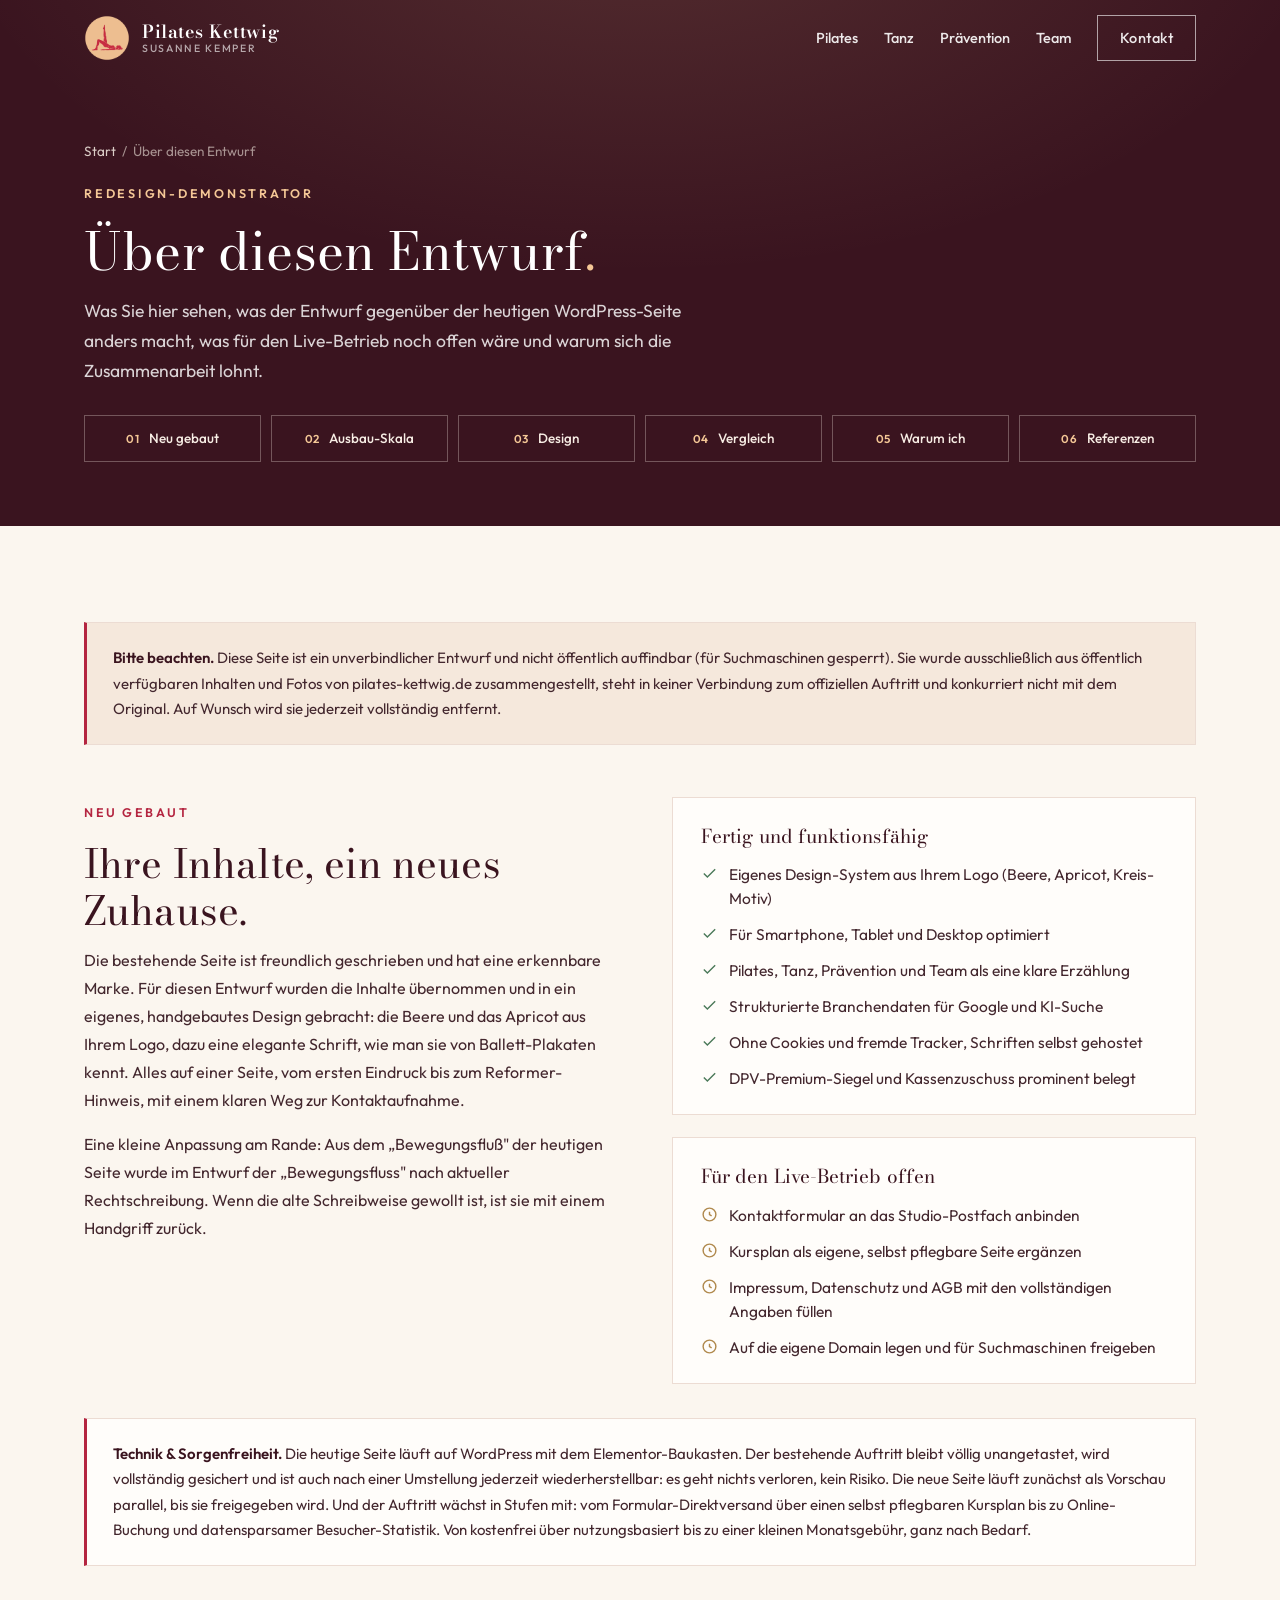
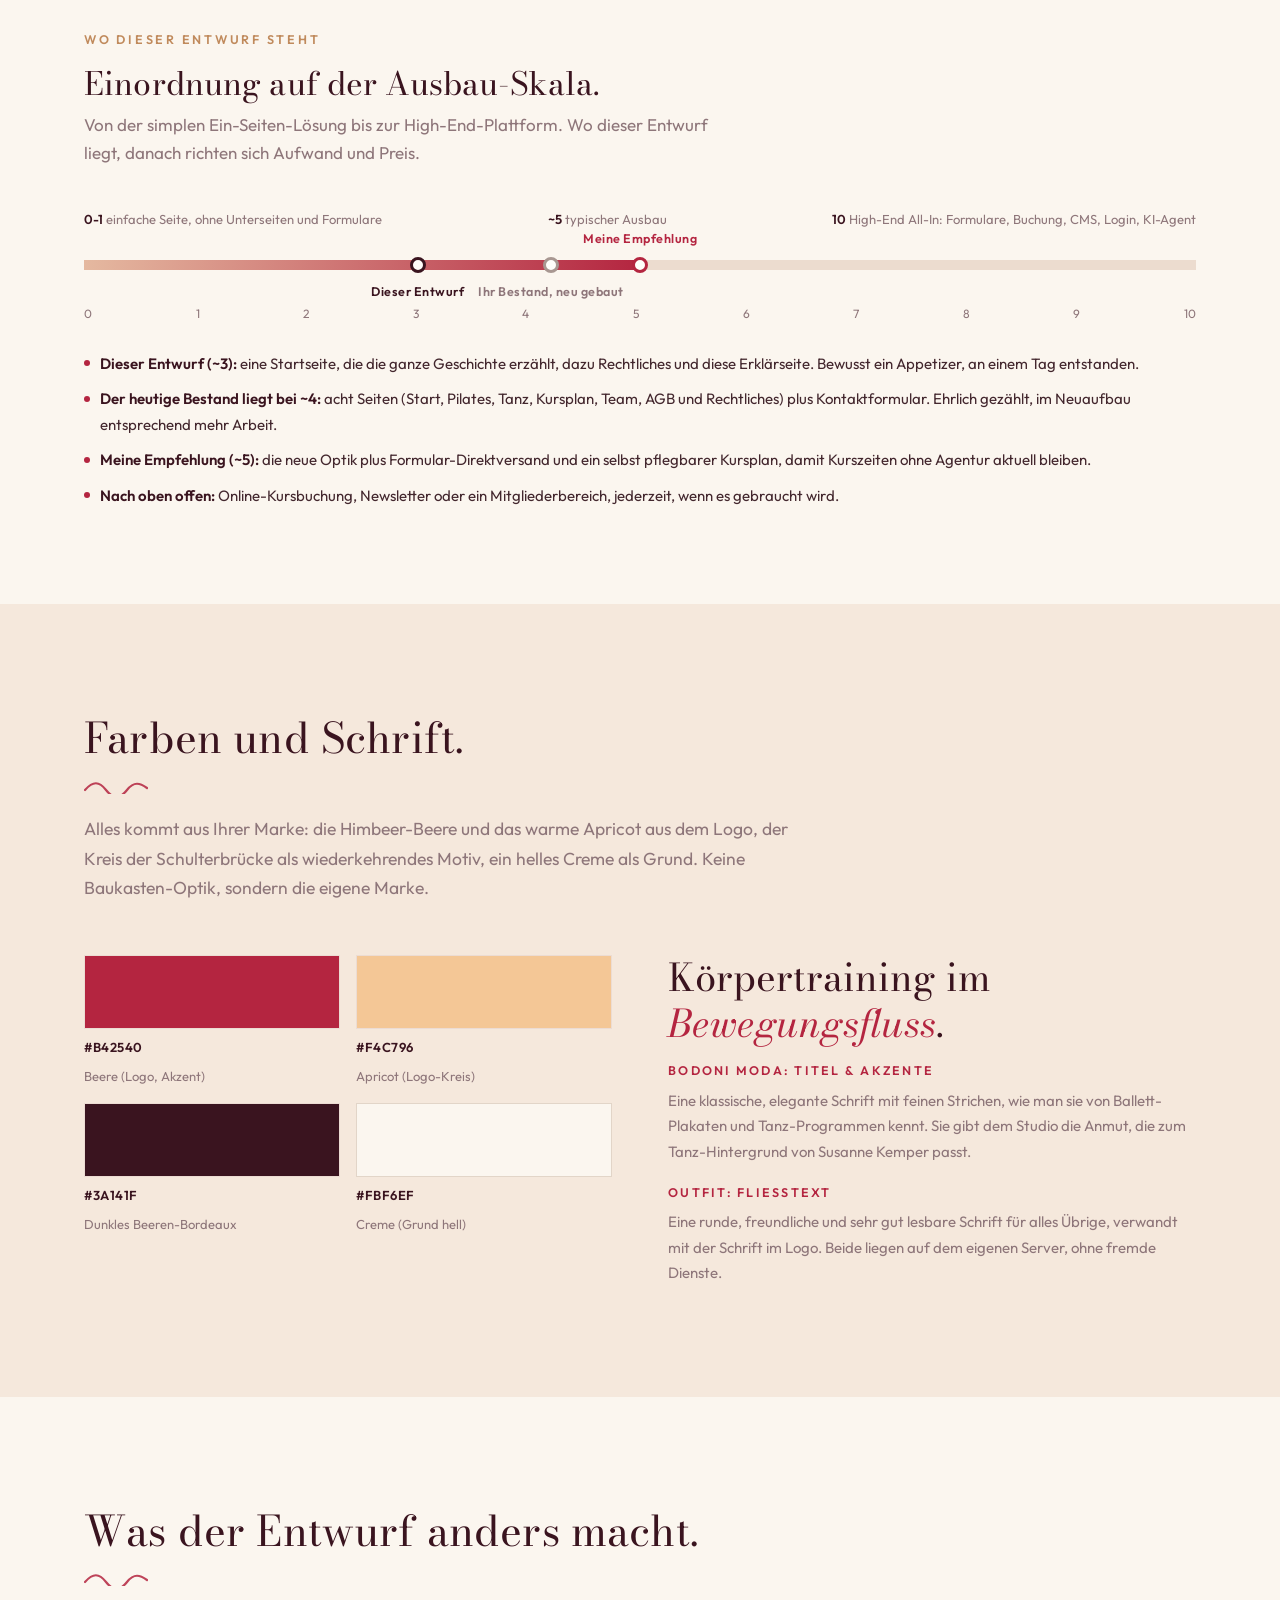
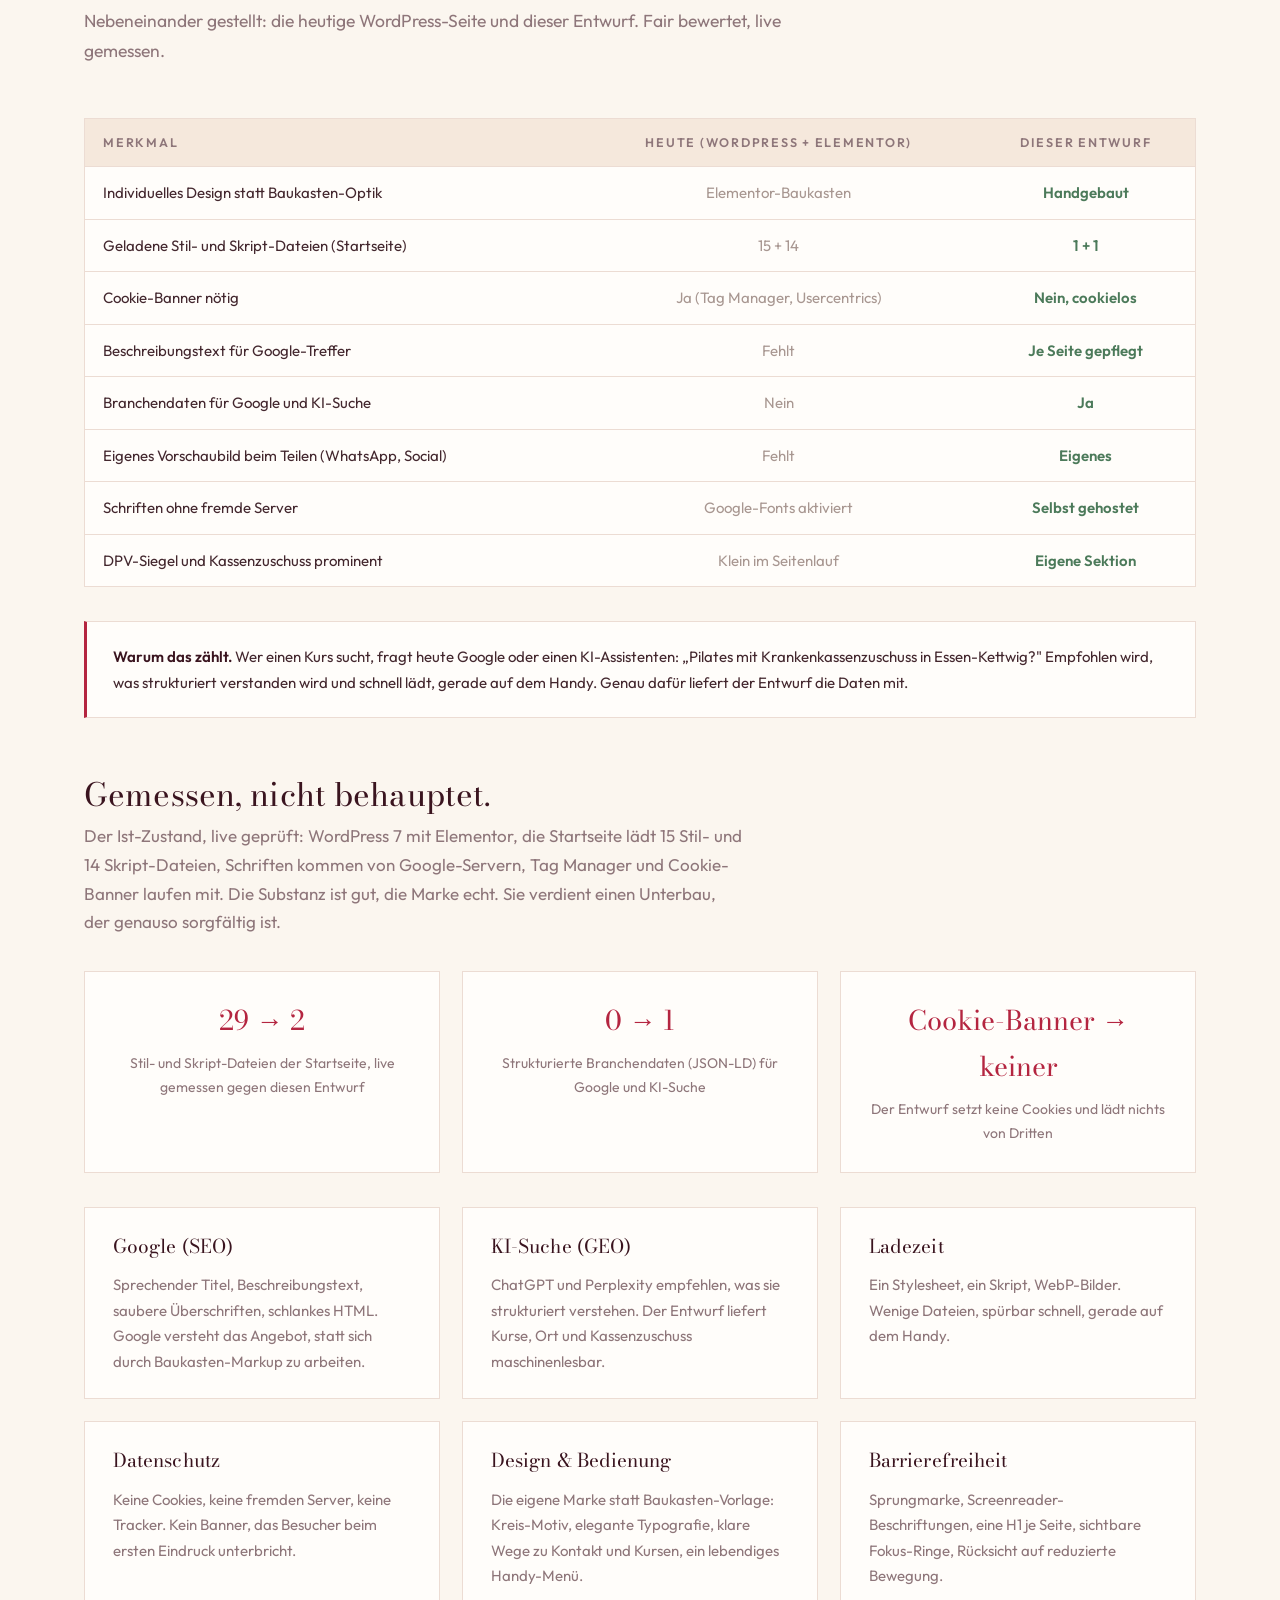
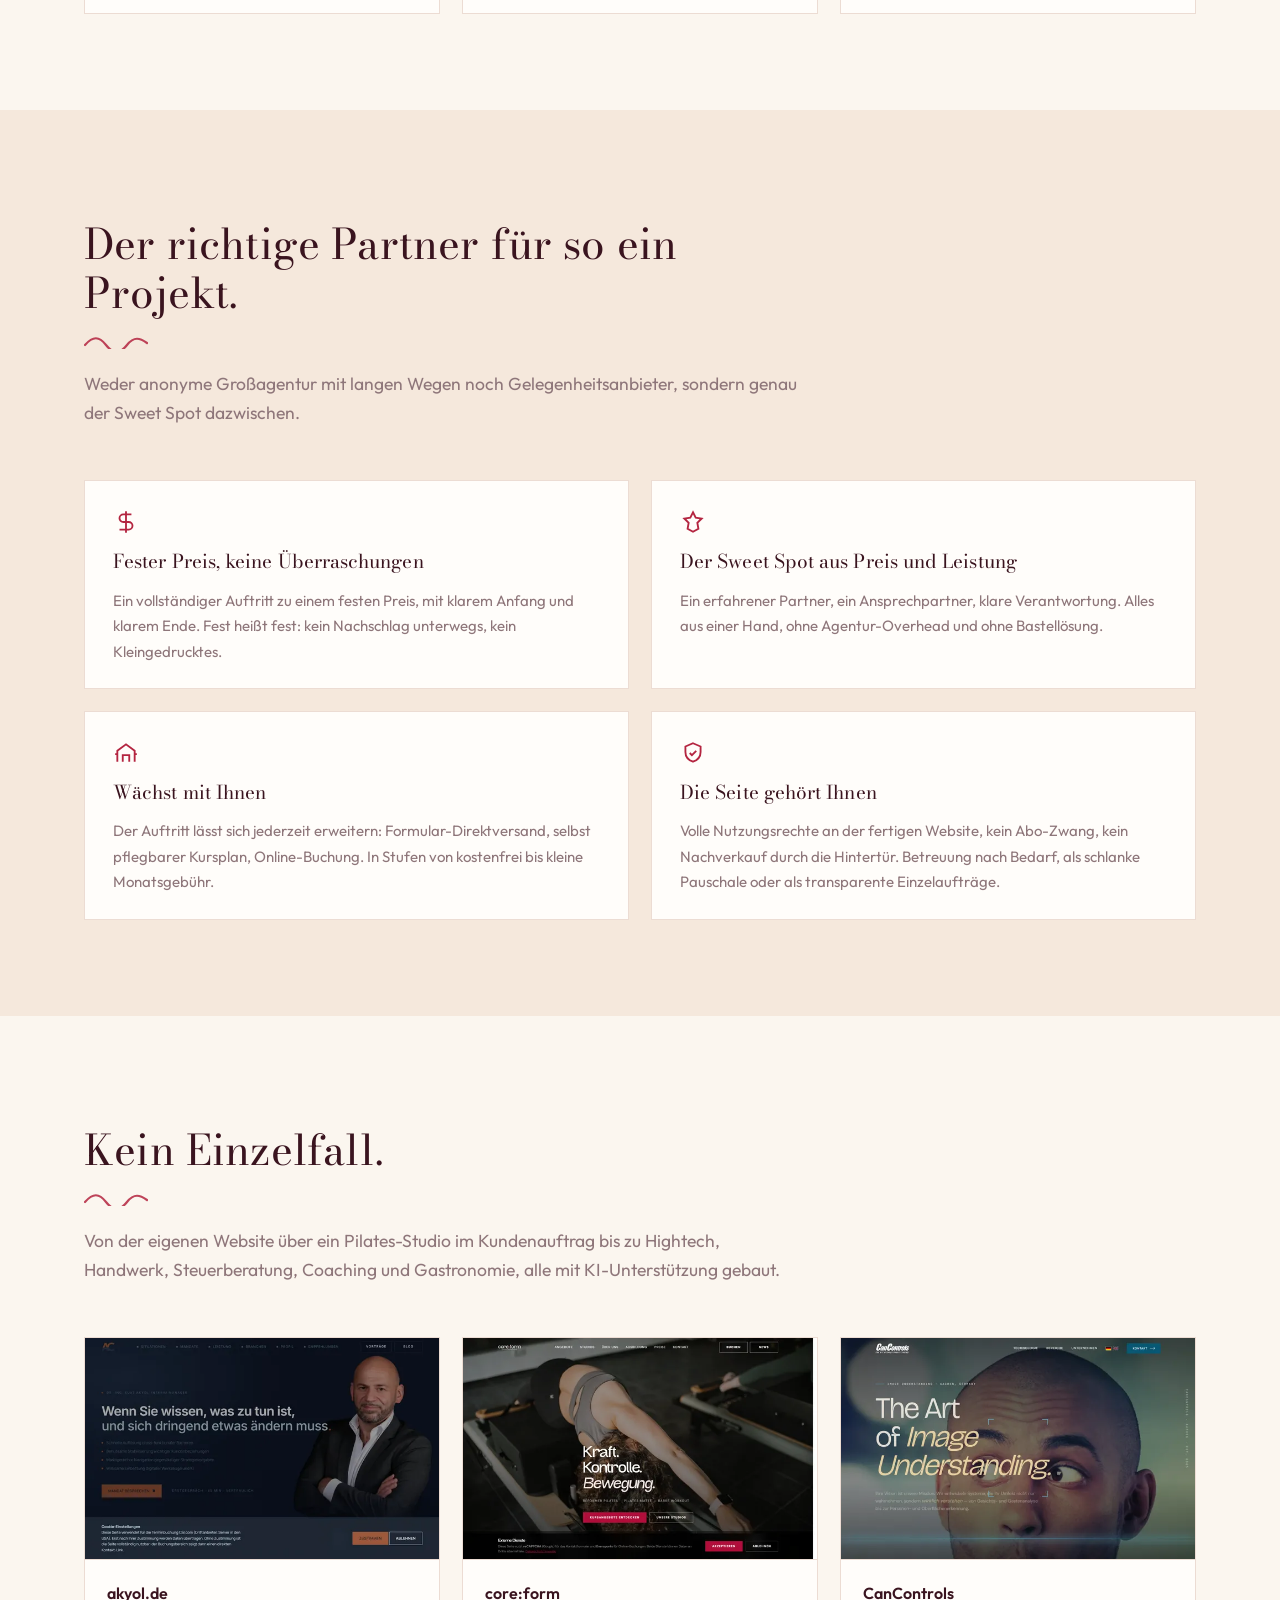
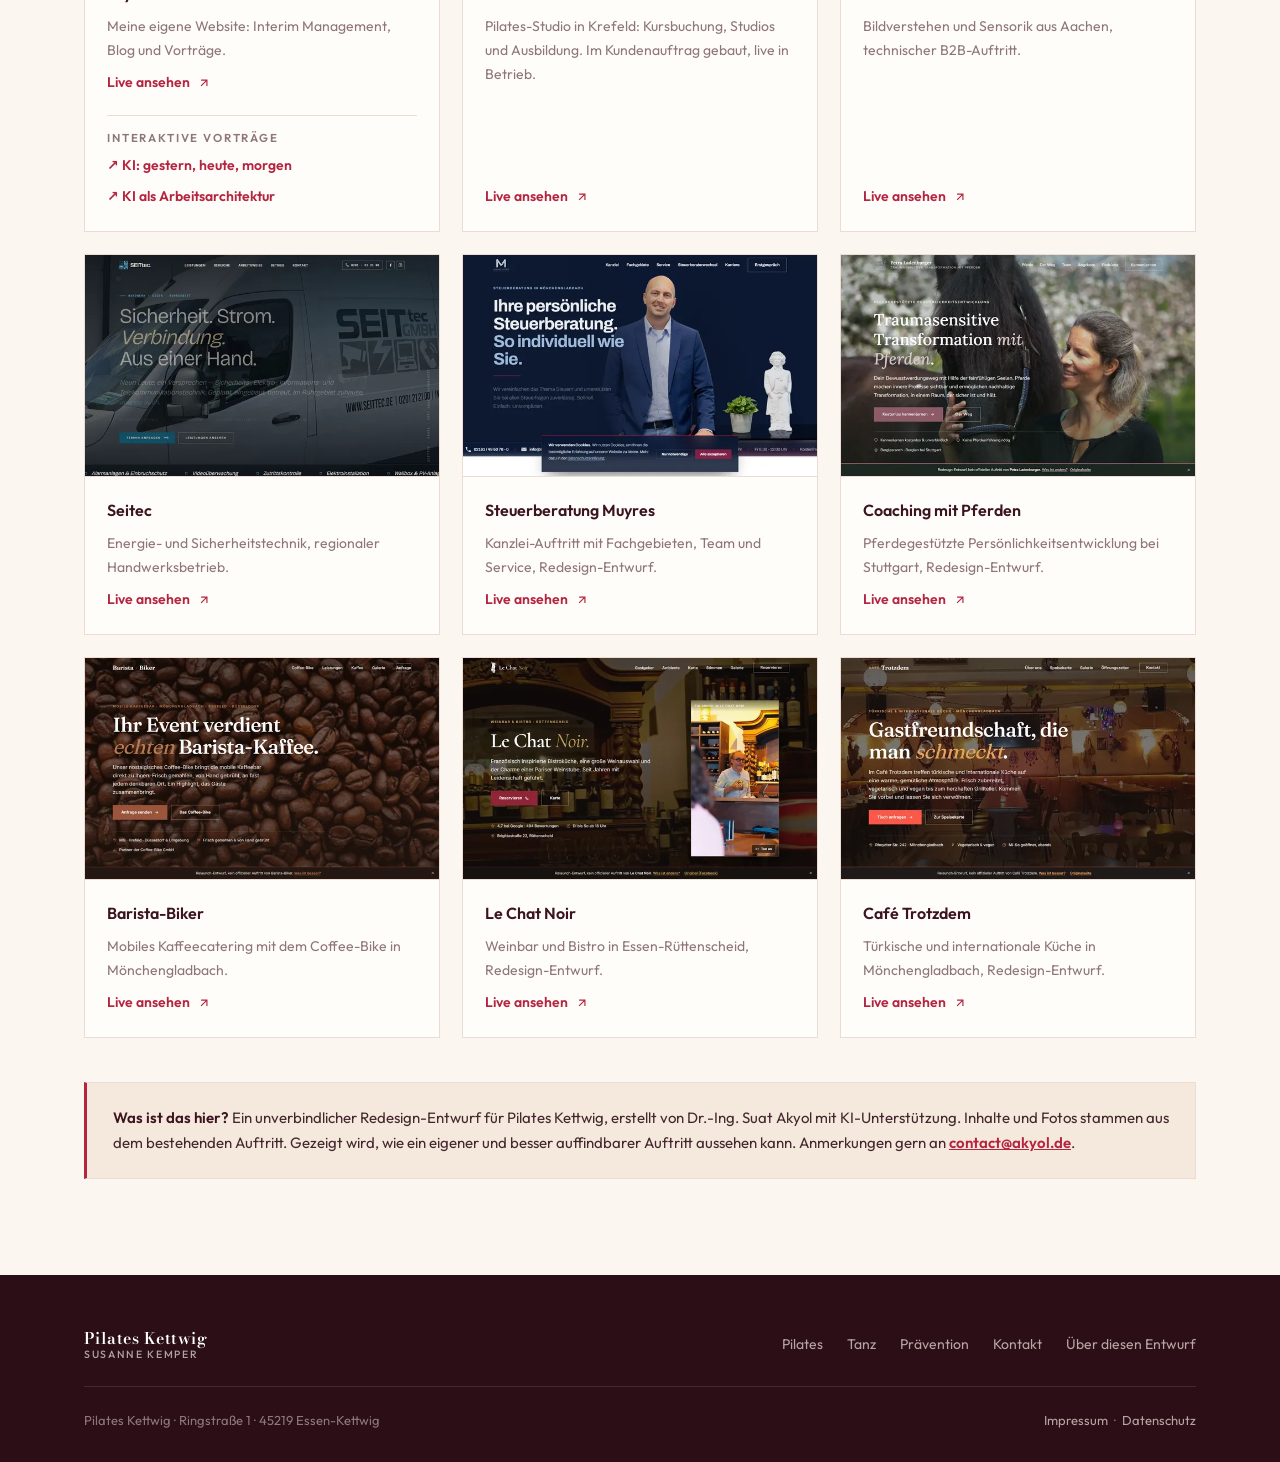
==== hinweise.html @ eb095768 "Pilates-Kettwig-Demonstrator: One-Pager + Hinweise + Rechtliches (Design-System Bewegungsfluss) Co-A" ====
<!doctype html>
<html lang="de">
<head>
<meta charset="utf-8">
<meta name="viewport" content="width=device-width, initial-scale=1">
<meta name="robots" content="noindex, nofollow">
<title>Über diesen Entwurf | Pilates Kettwig</title>
<meta name="description" content="Redesign-Entwurf für pilates-kettwig.de: was der Entwurf gegenüber der heutigen WordPress-Seite anders macht, wie er entstand und warum sich die Zusammenarbeit lohnt.">
<link rel="icon" href="media/favicon-32.png" sizes="32x32">
<link rel="apple-touch-icon" href="media/favicon-180.png">
<link rel="stylesheet" href="css/site.css?v=1">
</head>
<body class="sub">
<a href="#main" class="skip">Zum Inhalt springen</a>

<!-- #chrome:header -->
<header class="nav" id="nav">
  <div class="wrap">
    <a href="index.html#top" class="brand" aria-label="Startseite">
      <img src="media/logo-icon.png" alt="" width="46" height="46">
      <b>Pilates Kettwig<span>Susanne Kemper</span></b>
    </a>
    <nav class="nav__links" aria-label="Hauptnavigation">
      <a href="index.html#pilates">Pilates</a>
      <a href="index.html#tanz">Tanz</a>
      <a href="index.html#praevention">Prävention</a>
      <a href="index.html#team">Team</a>
      <a href="index.html#kontakt" class="btn nav__cta">Kontakt</a>
    </nav>
    <button class="burger" id="burger" aria-label="Menü öffnen" aria-expanded="false"><span></span><span></span><span></span></button>
  </div>
</header>
<nav class="mmenu" id="mmenu" aria-label="Mobile Navigation" inert>
  <div class="mmenu__links">
    <a href="index.html#pilates">Pilates</a>
    <a href="index.html#tanz">Tanz</a>
    <a href="index.html#praevention">Prävention</a>
    <a href="index.html#team">Team</a>
    <a href="index.html#kontakt">Kontakt</a>
  </div>
  <div class="mmenu__foot">
    <a class="btn btn--beere" href="index.html#kontakt">Kontakt aufnehmen
      <svg viewBox="0 0 24 24" fill="none" stroke="currentColor" stroke-width="2"><path d="M5 12h14M13 6l6 6-6 6"/></svg></a>
    <div class="mmenu__contact">
      <a href="tel:+491715161156"><svg viewBox="0 0 24 24" fill="none" stroke="currentColor" stroke-width="1.8"><path d="M4 5c0 8 7 15 15 15v-3.5l-4-1.5-2 2a12 12 0 0 1-6-6l2-2L7.5 5H4Z"/></svg>Anrufen</a>
      <a href="https://wa.me/491715161156" target="_blank" rel="noopener"><svg viewBox="0 0 24 24" fill="none" stroke="currentColor" stroke-width="1.8"><path d="M21 11.5a8.5 8.5 0 0 1-12.4 7.6L3 21l1.9-5.6A8.5 8.5 0 1 1 21 11.5Z"/></svg>WhatsApp</a>
    </div>
    <div class="mmenu__meta">Ringstraße 1 &middot; 45219 Essen-Kettwig</div>
  </div>
</nav>
<!-- /#chrome:header -->

<section class="subhero" id="main">
  <div class="wrap">
    <div class="crumb"><a href="index.html#top">Start</a> &nbsp;/&nbsp; Über diesen Entwurf</div>
    <div class="eyebrow" style="margin-top:20px">Redesign-Demonstrator</div>
    <h1>Über diesen Entwurf<span class="dot">.</span></h1>
    <p>Was Sie hier sehen, was der Entwurf gegenüber der heutigen WordPress-Seite anders macht, was für den Live-Betrieb noch offen wäre und warum sich die Zusammenarbeit lohnt.</p>
    <div class="toc">
      <a href="#neu"><span class="num">01</span>Neu gebaut</a>
      <a href="#skala"><span class="num">02</span>Ausbau-Skala</a>
      <a href="#design"><span class="num">03</span>Design</a>
      <a href="#vergleich"><span class="num">04</span>Vergleich</a>
      <a href="#warum"><span class="num">05</span>Warum ich</a>
      <a href="#referenzen"><span class="num">06</span>Referenzen</a>
    </div>
  </div>
</section>

<section class="section" id="neu">
  <div class="wrap">
    <div class="note-box" style="margin-bottom:52px">
      <b>Bitte beachten.</b> Diese Seite ist ein unverbindlicher Entwurf und nicht öffentlich auffindbar (für Suchmaschinen gesperrt). Sie wurde ausschließlich aus öffentlich verfügbaren Inhalten und Fotos von pilates-kettwig.de zusammengestellt, steht in keiner Verbindung zum offiziellen Auftritt und konkurriert nicht mit dem Original. Auf Wunsch wird sie jederzeit vollständig entfernt.
    </div>

    <div class="split" style="align-items:start">
      <div>
        <div class="stat">Neu gebaut</div>
        <h2 style="font-size:clamp(26px,3.8vw,40px);color:var(--wein);margin:14px 0 12px">Ihre Inhalte, ein neues Zuhause.</h2>
        <p class="prose">Die bestehende Seite ist freundlich geschrieben und hat eine erkennbare Marke. Für diesen Entwurf wurden die Inhalte übernommen und in ein eigenes, handgebautes Design gebracht: die Beere und das Apricot aus Ihrem Logo, dazu eine elegante Schrift, wie man sie von Ballett-Plakaten kennt. Alles auf einer Seite, vom ersten Eindruck bis zum Reformer-Hinweis, mit einem klaren Weg zur Kontaktaufnahme.</p>
        <p class="prose" style="margin-top:12px">Eine kleine Anpassung am Rande: Aus dem „Bewegungsfluß" der heutigen Seite wurde im Entwurf der „Bewegungsfluss" nach aktueller Rechtschreibung. Wenn die alte Schreibweise gewollt ist, ist sie mit einem Handgriff zurück.</p>
      </div>
      <div class="two" style="grid-template-columns:1fr">
        <div class="card">
          <h3>Fertig und funktionsfähig</h3>
          <ul class="chk">
            <li><svg class="ok" viewBox="0 0 24 24" fill="none" stroke="currentColor" stroke-width="2"><path d="M20 6L9 17l-5-5"/></svg>Eigenes Design-System aus Ihrem Logo (Beere, Apricot, Kreis-Motiv)</li>
            <li><svg class="ok" viewBox="0 0 24 24" fill="none" stroke="currentColor" stroke-width="2"><path d="M20 6L9 17l-5-5"/></svg>Für Smartphone, Tablet und Desktop optimiert</li>
            <li><svg class="ok" viewBox="0 0 24 24" fill="none" stroke="currentColor" stroke-width="2"><path d="M20 6L9 17l-5-5"/></svg>Pilates, Tanz, Prävention und Team als eine klare Erzählung</li>
            <li><svg class="ok" viewBox="0 0 24 24" fill="none" stroke="currentColor" stroke-width="2"><path d="M20 6L9 17l-5-5"/></svg>Strukturierte Branchendaten für Google und KI-Suche</li>
            <li><svg class="ok" viewBox="0 0 24 24" fill="none" stroke="currentColor" stroke-width="2"><path d="M20 6L9 17l-5-5"/></svg>Ohne Cookies und fremde Tracker, Schriften selbst gehostet</li>
            <li><svg class="ok" viewBox="0 0 24 24" fill="none" stroke="currentColor" stroke-width="2"><path d="M20 6L9 17l-5-5"/></svg>DPV-Premium-Siegel und Kassenzuschuss prominent belegt</li>
          </ul>
        </div>
        <div class="card">
          <h3>Für den Live-Betrieb offen</h3>
          <ul class="chk">
            <li><svg class="todo" viewBox="0 0 24 24" fill="none" stroke="currentColor" stroke-width="2"><circle cx="12" cy="12" r="9"/><path d="M12 8v4l3 2"/></svg>Kontaktformular an das Studio-Postfach anbinden</li>
            <li><svg class="todo" viewBox="0 0 24 24" fill="none" stroke="currentColor" stroke-width="2"><circle cx="12" cy="12" r="9"/><path d="M12 8v4l3 2"/></svg>Kursplan als eigene, selbst pflegbare Seite ergänzen</li>
            <li><svg class="todo" viewBox="0 0 24 24" fill="none" stroke="currentColor" stroke-width="2"><circle cx="12" cy="12" r="9"/><path d="M12 8v4l3 2"/></svg>Impressum, Datenschutz und AGB mit den vollständigen Angaben füllen</li>
            <li><svg class="todo" viewBox="0 0 24 24" fill="none" stroke="currentColor" stroke-width="2"><circle cx="12" cy="12" r="9"/><path d="M12 8v4l3 2"/></svg>Auf die eigene Domain legen und für Suchmaschinen freigeben</li>
          </ul>
        </div>
      </div>
    </div>

    <div class="note-box" style="margin-top:34px;background:var(--white)">
      <b>Technik &amp; Sorgenfreiheit.</b> Die heutige Seite läuft auf WordPress mit dem Elementor-Baukasten. Der bestehende Auftritt bleibt völlig unangetastet, wird vollständig gesichert und ist auch nach einer Umstellung jederzeit wiederherstellbar: es geht nichts verloren, kein Risiko. Die neue Seite läuft zunächst als Vorschau parallel, bis sie freigegeben wird. Und der Auftritt wächst in Stufen mit: vom Formular-Direktversand über einen selbst pflegbaren Kursplan bis zu Online-Buchung und datensparsamer Besucher-Statistik. Von kostenfrei über nutzungsbasiert bis zu einer kleinen Monatsgebühr, ganz nach Bedarf.
    </div>

    <div class="scale" style="margin-top:58px">
      <div class="eyebrow">Wo dieser Entwurf steht</div>
      <h3 id="skala" style="font-size:clamp(24px,3.4vw,32px);color:var(--wein);margin:12px 0 8px;scroll-margin-top:88px">Einordnung auf der Ausbau-Skala.</h3>
      <p style="color:var(--muted);max-width:660px;margin-bottom:40px">Von der simplen Ein-Seiten-Lösung bis zur High-End-Plattform. Wo dieser Entwurf liegt, danach richten sich Aufwand und Preis.</p>
      <div class="scale__caps">
        <span><b>0-1</b> einfache Seite, ohne Unterseiten und Formulare</span>
        <span class="mid"><b>~5</b> typischer Ausbau</span>
        <span class="end"><b>10</b> High-End All-In: Formulare, Buchung, CMS, Login, KI-Agent</span>
      </div>
      <div class="scale__track">
        <div class="scale__fill" style="width:50%"></div>
        <div class="scale__mk scale__mk--now" style="left:30%"><i></i><span class="scale__lab">Dieser Entwurf</span></div>
        <div class="scale__mk scale__mk--ist" style="left:42%"><i style="border-color:#a89791"></i><span class="scale__lab" style="top:16px;color:var(--muted)">Ihr Bestand, neu gebaut</span></div>
        <div class="scale__mk scale__mk--rec" style="left:50%"><i></i><span class="scale__lab">Meine Empfehlung</span></div>
      </div>
      <div class="scale__nums"><span>0</span><span>1</span><span>2</span><span>3</span><span>4</span><span>5</span><span>6</span><span>7</span><span>8</span><span>9</span><span>10</span></div>
      <ul class="scale__why">
        <li><b>Dieser Entwurf (~3):</b> eine Startseite, die die ganze Geschichte erzählt, dazu Rechtliches und diese Erklärseite. Bewusst ein Appetizer, an einem Tag entstanden.</li>
        <li><b>Der heutige Bestand liegt bei ~4:</b> acht Seiten (Start, Pilates, Tanz, Kursplan, Team, AGB und Rechtliches) plus Kontaktformular. Ehrlich gezählt, im Neuaufbau entsprechend mehr Arbeit.</li>
        <li><b>Meine Empfehlung (~5):</b> die neue Optik plus Formular-Direktversand und ein selbst pflegbarer Kursplan, damit Kurszeiten ohne Agentur aktuell bleiben.</li>
        <li><b>Nach oben offen:</b> Online-Kursbuchung, Newsletter oder ein Mitgliederbereich, jederzeit, wenn es gebraucht wird.</li>
      </ul>
    </div>
  </div>
</section>

<section class="section section--puder" id="design">
  <div class="wrap">
    <div class="shead reveal">
      <h2>Farben und Schrift.</h2>
      <span class="zier"></span>
      <p>Alles kommt aus Ihrer Marke: die Himbeer-Beere und das warme Apricot aus dem Logo, der Kreis der Schulterbrücke als wiederkehrendes Motiv, ein helles Creme als Grund. Keine Baukasten-Optik, sondern die eigene Marke.</p>
    </div>
    <div class="ds reveal">
      <div>
        <div class="ds__sw">
          <div class="ds__c"><div class="ds__chip" style="background:#B42540"></div><span class="hex">#B42540</span><span class="nm">Beere (Logo, Akzent)</span></div>
          <div class="ds__c"><div class="ds__chip" style="background:#F4C796"></div><span class="hex">#F4C796</span><span class="nm">Apricot (Logo-Kreis)</span></div>
          <div class="ds__c"><div class="ds__chip" style="background:#3A141F"></div><span class="hex">#3A141F</span><span class="nm">Dunkles Beeren-Bordeaux</span></div>
          <div class="ds__c"><div class="ds__chip" style="background:#FBF6EF;border-color:#e2d5c8"></div><span class="hex">#FBF6EF</span><span class="nm">Creme (Grund hell)</span></div>
        </div>
      </div>
      <div class="ds__type">
        <div class="big">Körpertraining im <em>Bewegungsfluss</em>.</div>
        <div class="cap">Bodoni Moda: Titel &amp; Akzente</div>
        <p>Eine klassische, elegante Schrift mit feinen Strichen, wie man sie von Ballett-Plakaten und Tanz-Programmen kennt. Sie gibt dem Studio die Anmut, die zum Tanz-Hintergrund von Susanne Kemper passt.</p>
        <div class="cap" style="margin-top:18px">Outfit: Fließtext</div>
        <p>Eine runde, freundliche und sehr gut lesbare Schrift für alles Übrige, verwandt mit der Schrift im Logo. Beide liegen auf dem eigenen Server, ohne fremde Dienste.</p>
      </div>
    </div>
  </div>
</section>

<section class="section" id="vergleich">
  <div class="wrap">
    <div class="shead reveal">
      <h2>Was der Entwurf anders macht.</h2>
      <span class="zier"></span>
      <p>Nebeneinander gestellt: die heutige WordPress-Seite und dieser Entwurf. Fair bewertet, live gemessen.</p>
    </div>
    <div class="ctable-wrap">
      <table class="ctable">
        <thead><tr><th>Merkmal</th><th class="col-c">Heute (WordPress + Elementor)</th><th class="col-c">Dieser Entwurf</th></tr></thead>
        <tbody>
          <tr><td>Individuelles Design statt Baukasten-Optik</td><td class="col-c no">Elementor-Baukasten</td><td class="col-c yes">Handgebaut</td></tr>
          <tr><td>Geladene Stil- und Skript-Dateien (Startseite)</td><td class="col-c no">15 + 14</td><td class="col-c yes">1 + 1</td></tr>
          <tr><td>Cookie-Banner nötig</td><td class="col-c no">Ja (Tag Manager, Usercentrics)</td><td class="col-c yes">Nein, cookielos</td></tr>
          <tr><td>Beschreibungstext für Google-Treffer</td><td class="col-c no">Fehlt</td><td class="col-c yes">Je Seite gepflegt</td></tr>
          <tr><td>Branchendaten für Google und KI-Suche</td><td class="col-c no">Nein</td><td class="col-c yes">Ja</td></tr>
          <tr><td>Eigenes Vorschaubild beim Teilen (WhatsApp, Social)</td><td class="col-c no">Fehlt</td><td class="col-c yes">Eigenes</td></tr>
          <tr><td>Schriften ohne fremde Server</td><td class="col-c no">Google-Fonts aktiviert</td><td class="col-c yes">Selbst gehostet</td></tr>
          <tr><td>DPV-Siegel und Kassenzuschuss prominent</td><td class="col-c no">Klein im Seitenlauf</td><td class="col-c yes">Eigene Sektion</td></tr>
        </tbody>
      </table>
    </div>
    <div class="note-box" style="margin-top:34px;background:var(--white)">
      <b>Warum das zählt.</b> Wer einen Kurs sucht, fragt heute Google oder einen KI-Assistenten: „Pilates mit Krankenkassenzuschuss in Essen-Kettwig?" Empfohlen wird, was strukturiert verstanden wird und schnell lädt, gerade auf dem Handy. Genau dafür liefert der Entwurf die Daten mit.
    </div>

    <div style="margin-top:58px">
      <h3 style="font-size:clamp(24px,3.4vw,32px);color:var(--wein);margin:12px 0 8px">Gemessen, nicht behauptet.</h3>
      <p style="color:var(--muted);max-width:660px;margin-bottom:34px">Der Ist-Zustand, live geprüft: WordPress 7 mit Elementor, die Startseite lädt 15 Stil- und 14 Skript-Dateien, Schriften kommen von Google-Servern, Tag Manager und Cookie-Banner laufen mit. Die Substanz ist gut, die Marke echt. Sie verdient einen Unterbau, der genauso sorgfältig ist.</p>
    </div>
    <div class="metrics">
      <div class="metric"><div class="big">29 → 2</div><div class="lbl">Stil- und Skript-Dateien der Startseite, live gemessen gegen diesen Entwurf</div></div>
      <div class="metric"><div class="big">0 → 1</div><div class="lbl">Strukturierte Branchendaten (JSON-LD) für Google und KI-Suche</div></div>
      <div class="metric"><div class="big">Cookie-Banner → keiner</div><div class="lbl">Der Entwurf setzt keine Cookies und lädt nichts von Dritten</div></div>
    </div>
    <div class="why">
      <div class="card"><h3>Google (SEO)</h3><p>Sprechender Titel, Beschreibungstext, saubere Überschriften, schlankes HTML. Google versteht das Angebot, statt sich durch Baukasten-Markup zu arbeiten.</p></div>
      <div class="card"><h3>KI-Suche (GEO)</h3><p>ChatGPT und Perplexity empfehlen, was sie strukturiert verstehen. Der Entwurf liefert Kurse, Ort und Kassenzuschuss maschinenlesbar.</p></div>
      <div class="card"><h3>Ladezeit</h3><p>Ein Stylesheet, ein Skript, WebP-Bilder. Wenige Dateien, spürbar schnell, gerade auf dem Handy.</p></div>
      <div class="card"><h3>Datenschutz</h3><p>Keine Cookies, keine fremden Server, keine Tracker. Kein Banner, das Besucher beim ersten Eindruck unterbricht.</p></div>
      <div class="card"><h3>Design &amp; Bedienung</h3><p>Die eigene Marke statt Baukasten-Vorlage: Kreis-Motiv, elegante Typografie, klare Wege zu Kontakt und Kursen, ein lebendiges Handy-Menü.</p></div>
      <div class="card"><h3>Barrierefreiheit</h3><p>Sprungmarke, Screenreader-Beschriftungen, eine H1 je Seite, sichtbare Fokus-Ringe, Rücksicht auf reduzierte Bewegung.</p></div>
    </div>
  </div>
</section>

<section class="section section--puder" id="warum">
  <div class="wrap">
    <div class="shead reveal">
      <h2>Der richtige Partner für so ein Projekt.</h2>
      <span class="zier"></span>
      <p>Weder anonyme Großagentur mit langen Wegen noch Gelegenheitsanbieter, sondern genau der Sweet Spot dazwischen.</p>
    </div>
    <div class="why why--four">
      <div class="card">
        <svg class="ic" viewBox="0 0 24 24" fill="none" stroke="currentColor" stroke-width="1.7"><path d="M12 2v20M17 5H9.5a3.5 3.5 0 0 0 0 7h5a3.5 3.5 0 0 1 0 7H6"/></svg>
        <h3>Fester Preis, keine Überraschungen</h3>
        <p>Ein vollständiger Auftritt zu einem festen Preis, mit klarem Anfang und klarem Ende. Fest heißt fest: kein Nachschlag unterwegs, kein Kleingedrucktes.</p>
      </div>
      <div class="card">
        <svg class="ic" viewBox="0 0 24 24" fill="none" stroke="currentColor" stroke-width="1.7"><path d="M12 3l2.5 5 5.5.8-4 3.9 1 5.5L12 21l-5-2.8 1-5.5-4-3.9L9.5 8 12 3Z"/></svg>
        <h3>Der Sweet Spot aus Preis und Leistung</h3>
        <p>Ein erfahrener Partner, ein Ansprechpartner, klare Verantwortung. Alles aus einer Hand, ohne Agentur-Overhead und ohne Bastellösung.</p>
      </div>
      <div class="card">
        <svg class="ic" viewBox="0 0 24 24" fill="none" stroke="currentColor" stroke-width="1.7"><path d="M4 20V10l8-6 8 6v10"/><path d="M9 20v-6h6v6"/><path d="M20 13h2M2 13h2"/></svg>
        <h3>Wächst mit Ihnen</h3>
        <p>Der Auftritt lässt sich jederzeit erweitern: Formular-Direktversand, selbst pflegbarer Kursplan, Online-Buchung. In Stufen von kostenfrei bis kleine Monatsgebühr.</p>
      </div>
      <div class="card">
        <svg class="ic" viewBox="0 0 24 24" fill="none" stroke="currentColor" stroke-width="1.7"><path d="M12 3l7 3v5c0 4.4-3 7.6-7 9-4-1.4-7-4.6-7-9V6l7-3Z"/><path d="M9 12l2 2 4-4"/></svg>
        <h3>Die Seite gehört Ihnen</h3>
        <p>Volle Nutzungsrechte an der fertigen Website, kein Abo-Zwang, kein Nachverkauf durch die Hintertür. Betreuung nach Bedarf, als schlanke Pauschale oder als transparente Einzelaufträge.</p>
      </div>
    </div>
  </div>
</section>

<section class="section" id="referenzen">
  <div class="wrap">
    <div class="shead reveal">
      <h2>Kein Einzelfall.</h2>
      <span class="zier"></span>
      <p>Von der eigenen Website über ein Pilates-Studio im Kundenauftrag bis zu Hightech, Handwerk, Steuerberatung, Coaching und Gastronomie, alle mit KI-Unterstützung gebaut.</p>
    </div>
    <div class="refs">
      <div class="ref">
        <img class="ref__shot" src="media/refs/akyol.webp" alt="Startseite von akyol.de" width="640" height="400" loading="lazy" decoding="async">
        <div class="ref__body">
          <h4>akyol.de</h4>
          <p>Meine eigene Website: Interim Management, Blog und Vorträge.</p>
          <a href="https://www.akyol.de" target="_blank" rel="noopener">Live ansehen <svg viewBox="0 0 24 24" fill="none" stroke="currentColor" stroke-width="2"><path d="M7 17L17 7M7 7h10v10"/></svg></a>
          <div class="ref__extra"><div class="lbl">Interaktive Vorträge</div>
            <a href="https://akyol.de/presentations/ki-gestern-heute-morgen/" target="_blank" rel="noopener">↗ KI: gestern, heute, morgen</a>
            <a href="https://akyol.de/presentations/ki-arbeitsarchitektur/" target="_blank" rel="noopener">↗ KI als Arbeitsarchitektur</a>
          </div>
        </div>
      </div>
      <div class="ref">
        <img class="ref__shot" src="media/refs/coreform.webp" alt="Startseite von core:form" width="640" height="400" loading="lazy" decoding="async">
        <div class="ref__body">
          <h4>core:form</h4>
          <p>Pilates-Studio in Krefeld: Kursbuchung, Studios und Ausbildung. Im Kundenauftrag gebaut, live in Betrieb.</p>
          <a href="https://www.core-form.de" target="_blank" rel="noopener">Live ansehen <svg viewBox="0 0 24 24" fill="none" stroke="currentColor" stroke-width="2"><path d="M7 17L17 7M7 7h10v10"/></svg></a>
        </div>
      </div>
      <div class="ref">
        <img class="ref__shot" src="media/refs/cancontrols.webp" alt="Startseite von CanControls" width="640" height="400" loading="lazy" decoding="async">
        <div class="ref__body">
          <h4>CanControls</h4>
          <p>Bildverstehen und Sensorik aus Aachen, technischer B2B-Auftritt.</p>
          <a href="https://suak0903.github.io/cancontrols/" target="_blank" rel="noopener">Live ansehen <svg viewBox="0 0 24 24" fill="none" stroke="currentColor" stroke-width="2"><path d="M7 17L17 7M7 7h10v10"/></svg></a>
        </div>
      </div>
      <div class="ref">
        <img class="ref__shot" src="media/refs/seitec.webp" alt="Startseite von Seitec" width="640" height="400" loading="lazy" decoding="async">
        <div class="ref__body">
          <h4>Seitec</h4>
          <p>Energie- und Sicherheitstechnik, regionaler Handwerksbetrieb.</p>
          <a href="https://suak0903.github.io/seitec/" target="_blank" rel="noopener">Live ansehen <svg viewBox="0 0 24 24" fill="none" stroke="currentColor" stroke-width="2"><path d="M7 17L17 7M7 7h10v10"/></svg></a>
        </div>
      </div>
      <div class="ref">
        <img class="ref__shot" src="media/refs/muyres.webp" alt="Startseite des Muyres-Steuerberatungs-Entwurfs" width="640" height="400" loading="lazy" decoding="async">
        <div class="ref__body">
          <h4>Steuerberatung Muyres</h4>
          <p>Kanzlei-Auftritt mit Fachgebieten, Team und Service, Redesign-Entwurf.</p>
          <a href="https://suak0903.github.io/steuerberatung-muyres/" target="_blank" rel="noopener">Live ansehen <svg viewBox="0 0 24 24" fill="none" stroke="currentColor" stroke-width="2"><path d="M7 17L17 7M7 7h10v10"/></svg></a>
        </div>
      </div>
      <div class="ref">
        <img class="ref__shot" src="media/refs/petra.webp" alt="Startseite des Petra-Ladenburger-Entwurfs" width="640" height="400" loading="lazy" decoding="async">
        <div class="ref__body">
          <h4>Coaching mit Pferden</h4>
          <p>Pferdegestützte Persönlichkeitsentwicklung bei Stuttgart, Redesign-Entwurf.</p>
          <a href="https://suak0903.github.io/petra-pferde/" target="_blank" rel="noopener">Live ansehen <svg viewBox="0 0 24 24" fill="none" stroke="currentColor" stroke-width="2"><path d="M7 17L17 7M7 7h10v10"/></svg></a>
        </div>
      </div>
      <div class="ref">
        <img class="ref__shot" src="media/refs/barista.webp" alt="Startseite des Barista-Biker-Entwurfs" width="640" height="400" loading="lazy" decoding="async">
        <div class="ref__body">
          <h4>Barista-Biker</h4>
          <p>Mobiles Kaffeecatering mit dem Coffee-Bike in Mönchengladbach.</p>
          <a href="https://suak0903.github.io/barista-biker/" target="_blank" rel="noopener">Live ansehen <svg viewBox="0 0 24 24" fill="none" stroke="currentColor" stroke-width="2"><path d="M7 17L17 7M7 7h10v10"/></svg></a>
        </div>
      </div>
      <div class="ref">
        <img class="ref__shot" src="media/refs/lechatnoir.webp" alt="Startseite des Le-Chat-Noir-Entwurfs" width="640" height="400" loading="lazy" decoding="async">
        <div class="ref__body">
          <h4>Le Chat Noir</h4>
          <p>Weinbar und Bistro in Essen-Rüttenscheid, Redesign-Entwurf.</p>
          <a href="https://suak0903.github.io/le-chat-noir/" target="_blank" rel="noopener">Live ansehen <svg viewBox="0 0 24 24" fill="none" stroke="currentColor" stroke-width="2"><path d="M7 17L17 7M7 7h10v10"/></svg></a>
        </div>
      </div>
      <div class="ref">
        <img class="ref__shot" src="media/refs/cafetrotzdem.webp" alt="Startseite des Café-Trotzdem-Entwurfs" width="640" height="400" loading="lazy" decoding="async">
        <div class="ref__body">
          <h4>Café Trotzdem</h4>
          <p>Türkische und internationale Küche in Mönchengladbach, Redesign-Entwurf.</p>
          <a href="https://suak0903.github.io/cafe-trotzdem/" target="_blank" rel="noopener">Live ansehen <svg viewBox="0 0 24 24" fill="none" stroke="currentColor" stroke-width="2"><path d="M7 17L17 7M7 7h10v10"/></svg></a>
        </div>
      </div>
    </div>
    <div class="note-box" style="margin-top:44px">
      <b>Was ist das hier?</b> Ein unverbindlicher Redesign-Entwurf für Pilates Kettwig, erstellt von Dr.-Ing. Suat Akyol mit KI-Unterstützung. Inhalte und Fotos stammen aus dem bestehenden Auftritt. Gezeigt wird, wie ein eigener und besser auffindbarer Auftritt aussehen kann. Anmerkungen gern an <a href="mailto:contact@akyol.de" style="color:var(--beere);font-weight:600">contact@akyol.de</a>.
    </div>
  </div>
</section>

<!-- #chrome:footer -->
<footer class="foot">
  <div class="wrap">
    <div class="foot__top">
      <a href="index.html#top" class="brand"><b>Pilates Kettwig<span>Susanne Kemper</span></b></a>
      <nav class="foot__nav" aria-label="Footer">
        <a href="index.html#pilates">Pilates</a>
        <a href="index.html#tanz">Tanz</a>
        <a href="index.html#praevention">Prävention</a>
        <a href="index.html#kontakt">Kontakt</a>
        <a href="hinweise.html">Über diesen Entwurf</a>
      </nav>
    </div>
    <div class="foot__bottom">
      <span>Pilates Kettwig &middot; Ringstraße 1 &middot; 45219 Essen-Kettwig</span>
      <span><a href="impressum.html">Impressum</a> &nbsp;&middot;&nbsp; <a href="datenschutz.html">Datenschutz</a></span>
    </div>
  </div>
</footer>
<!-- /#chrome:footer -->

<button class="toc-top" id="tocTop" type="button" aria-label="Nach oben">
  <svg viewBox="0 0 24 24" fill="none" stroke="currentColor" stroke-width="2"><path d="M12 19V5M6 11l6-6 6 6"/></svg>
</button>

<script src="js/site.js?v=1" defer></script>
</body>
</html>
---- css/site.css ----
/* PILATES KETTWIG - Susanne Kemper. Redesign-Entwurf.
   Design-System "Bewegungsfluss": Beere + Apricot (aus dem Logo) auf warmem Creme,
   Kreis-Motiv aus der Logo-Schulterbruecke, geschwungene Flusslinie als Zier.
   Schriften: Bodoni Moda (Didone, Ballett-Plakat-Tradition) + Outfit (runde Sans, Body). */

@font-face{font-family:'Bodoni Moda';font-style:normal;font-weight:400;font-display:swap;src:url('../font/bodoni-moda-v28-latin-regular.woff2') format('woff2')}
@font-face{font-family:'Bodoni Moda';font-style:normal;font-weight:600;font-display:swap;src:url('../font/bodoni-moda-v28-latin-600.woff2') format('woff2')}
@font-face{font-family:'Bodoni Moda';font-style:italic;font-weight:400;font-display:swap;src:url('../font/bodoni-moda-v28-latin-italic.woff2') format('woff2')}
@font-face{font-family:'Outfit';font-style:normal;font-weight:400;font-display:swap;src:url('../font/outfit-v15-latin-regular.woff2') format('woff2')}
@font-face{font-family:'Outfit';font-style:normal;font-weight:500;font-display:swap;src:url('../font/outfit-v15-latin-500.woff2') format('woff2')}
@font-face{font-family:'Outfit';font-style:normal;font-weight:600;font-display:swap;src:url('../font/outfit-v15-latin-600.woff2') format('woff2')}

:root{
  --wein:#3A141F;       /* dunkles Beeren-Bordeaux: Hero, dunkle Sektionen, Footer */
  --wein-2:#4A1D2B;     /* dunkle Karte / Hairline-Zone */
  --beere:#B42540;      /* AKZENT Himbeer-Beere (aus dem Logo): CTA, em, Marker */
  --beere-d:#8F1B32;    /* Akzent dunkler (Hover) */
  --apricot:#F4C796;    /* Apricot (Logo-Kreis): Akzente auf dunkel, Ringe */
  --apricot-d:#C08A5C;  /* gedaempfter Apricot-Ton: Eyebrows/Nebenakzent auf hell (AA) */
  --creme:#FBF6EF;      /* Grund-BG warmes Creme */
  --puder:#F5E8DC;      /* Sektions-BG mit Apricot-Hauch */
  --white:#FFFDFA;
  --ink:#43272E;        /* Fliesstext: warmes dunkles Beeren-Grau */
  --muted:#8E767A;      /* gedaempft */
  --line:#ECDCD3;       /* Haarlinie */
  --wrap:1160px;
  --ease:cubic-bezier(.22,1,.36,1);
  --nav-h:76px;
}

*,*::before,*::after{box-sizing:border-box}
html{-webkit-text-size-adjust:100%;scroll-behavior:smooth;overflow-x:clip}
html,*{-webkit-tap-highlight-color:transparent}
body{
  margin:0;background:var(--creme);color:var(--ink);
  font-family:'Outfit',system-ui,-apple-system,Segoe UI,sans-serif;
  font-size:17px;line-height:1.7;font-weight:400;
  overflow-x:clip;overflow-wrap:break-word;
}
img{max-width:100%;height:auto;display:block}
a{color:var(--beere)}
::selection{background:rgba(180,37,64,.22)}
::-moz-selection{background:rgba(180,37,64,.22)}
.wrap{max-width:var(--wrap);margin:0 auto;padding:0 24px}
.skip{position:absolute;left:-9999px;top:0;background:var(--wein);color:#fff;padding:10px 16px;z-index:200}
.skip:focus{left:0}

h1,h2,h3{font-family:'Bodoni Moda',serif;font-weight:400;letter-spacing:.004em;line-height:1.18;margin:0}
h1 em,h2 em,h3 em{font-style:italic;color:var(--beere);line-height:1.18;padding-bottom:.06em}
.on-dark h2 em,.on-dark h3 em{color:var(--apricot)}
p{margin:0 0 1em}
.lead{font-size:19px;line-height:1.7}
.muted{color:var(--muted)}
.eyebrow{
  display:inline-block;font-size:12.5px;font-weight:600;
  letter-spacing:.22em;text-transform:uppercase;color:var(--apricot-d);
}
/* Zier: geschwungene Flusslinie (Bewegungsfluss) statt gerader Balken */
.zier{
  display:block;width:64px;height:12px;margin-top:18px;
  background:url("data:image/svg+xml,%3Csvg xmlns='http://www.w3.org/2000/svg' viewBox='0 0 64 12'%3E%3Cpath d='M1 8c8-9 14-9 21 0s14 9 21 0 13-7 20-2' fill='none' stroke='%23B42540' stroke-width='2.2' stroke-linecap='round'/%3E%3C/svg%3E") no-repeat center/contain;
  opacity:.85;
}
.zier--hell{background-image:url("data:image/svg+xml,%3Csvg xmlns='http://www.w3.org/2000/svg' viewBox='0 0 64 12'%3E%3Cpath d='M1 8c8-9 14-9 21 0s14 9 21 0 13-7 20-2' fill='none' stroke='%23F4C796' stroke-width='2.2' stroke-linecap='round'/%3E%3C/svg%3E")}
.shead.center .zier{margin-left:auto;margin-right:auto}

/* ---------- Buttons ---------- */
.btn{
  display:inline-flex;align-items:center;justify-content:center;gap:10px;
  padding:14px 32px;border:1px solid transparent;
  font-size:15px;font-weight:500;letter-spacing:.03em;text-decoration:none;
  cursor:pointer;transition:background .3s var(--ease),color .3s var(--ease),border-color .3s var(--ease),transform .16s ease-out;
  border-radius:0;background:none;font-family:'Outfit';
}
.btn svg{width:17px;height:17px;flex:0 0 auto}
.btn--beere{background:var(--beere);color:#fff;border-color:var(--beere)}
.btn--beere:hover{background:var(--beere-d);border-color:var(--beere-d)}
.btn--ghost{border-color:rgba(255,255,255,.6);color:#fff}
.btn--ghost:hover{background:rgba(255,255,255,.14);border-color:rgba(255,255,255,.9)}
.btn--dark{border-color:var(--wein);color:var(--wein)}
.btn--dark:hover{background:var(--wein);color:#fff}
.btn:active{transform:scale(.97)}

/* ---------- Navigation ---------- */
.nav{
  /* sticky statt fixed: springt beim Ein-/Ausfahren der mobilen Browserleiste nicht ueber den Rand */
  position:sticky;top:0;z-index:100;height:var(--nav-h);
  margin-bottom:calc(-1 * var(--nav-h));
  display:flex;align-items:center;
  transition:background .35s var(--ease),box-shadow .35s var(--ease);
}
.nav .wrap{display:flex;align-items:center;justify-content:space-between;width:100%}
.brand{display:flex;align-items:center;gap:12px;text-decoration:none;transition:transform .28s var(--ease);transform-origin:center}
.brand:hover{transform:scale(1.05)}
.brand img{width:46px;height:46px}
.brand b{
  font-family:'Bodoni Moda',serif;font-weight:600;font-size:18px;letter-spacing:.03em;
  color:#fff;transition:color .35s var(--ease);line-height:1.2;
}
.brand b span{display:block;font-size:10.5px;font-family:'Outfit';font-weight:500;letter-spacing:.16em;text-transform:uppercase;color:rgba(255,255,255,.62);transition:color .35s var(--ease)}
.nav__links{display:flex;align-items:center;gap:26px}
.nav__links a{
  position:relative;color:rgba(255,255,255,.9);text-decoration:none;
  font-size:14.5px;font-weight:500;transition:color .3s var(--ease);
}
.nav__links a::after{
  content:"";position:absolute;left:0;right:100%;bottom:-6px;height:1.5px;
  background:var(--apricot);transition:right .32s var(--ease);
}
.nav__links a:hover::after,.nav__links a.active::after{right:0}
.nav__links a.nav__cta{padding:10px 22px;border:1px solid rgba(255,255,255,.6)}
.nav__links a.nav__cta::after{display:none}
.nav__links a.nav__cta:hover{background:rgba(255,255,255,.14)}
.nav.scrolled{background:rgba(251,246,239,.93);backdrop-filter:blur(14px) saturate(140%);box-shadow:0 1px 0 var(--line)}
.nav.scrolled .brand b{color:var(--wein)}
.nav.scrolled .brand b span{color:var(--muted)}
.nav.scrolled .nav__links a{color:var(--ink)}
.nav.scrolled .nav__links a::after{background:var(--beere)}
.nav.scrolled .nav__links a.nav__cta{border-color:var(--beere);color:var(--beere)}
.nav.scrolled .nav__links a.nav__cta:hover{background:rgba(180,37,64,.08)}

.burger{
  display:none;width:44px;height:44px;background:none;border:0;cursor:pointer;
  flex-direction:column;justify-content:center;align-items:center;gap:6px;z-index:130;
}
.burger span{display:block;width:26px;height:2px;background:#fff;transition:transform .3s var(--ease),opacity .3s var(--ease),background .3s var(--ease)}
.nav.scrolled .burger span{background:var(--wein)}
.nav.menu-open .burger span{background:#fff}
.nav.menu-open .burger span:nth-child(1){transform:translateY(8px) rotate(45deg)}
.nav.menu-open .burger span:nth-child(2){opacity:0}
.nav.menu-open .burger span:nth-child(3){transform:translateY(-8px) rotate(-45deg)}
/* Bei offenem Menue fixed: body overflow:hidden (Scroll-Lock) bricht sticky, Header bliebe sonst oben im Dokument */
.nav.menu-open{position:fixed;top:0;left:0;right:0;margin-bottom:0;background:none;box-shadow:none;backdrop-filter:none;z-index:130}
.nav.menu-open .brand b{color:#fff}
.nav.menu-open .brand b span{color:rgba(255,255,255,.62)}

/* Mobiles Menue: Glas auf Beeren-Wein */
.mmenu{
  position:fixed;inset:0;z-index:110;height:100lvh;
  background:rgba(50,16,26,.86);backdrop-filter:blur(20px) saturate(140%);
  display:flex;flex-direction:column;justify-content:center;
  padding:calc(var(--nav-h) + 12px) 30px 34px;
  transform:translateX(102%);transition:transform .42s var(--ease);
  overflow-y:auto;overscroll-behavior:contain;
}
.mmenu.open{transform:none}
.mmenu::before{
  content:"";position:absolute;top:calc(var(--nav-h) - 1px);left:30px;right:30px;height:1px;
  background:rgba(251,246,239,.18);
}
.mmenu__links{display:flex;flex-direction:column;gap:4px;margin:auto 0 26px}
.mmenu__links a{
  display:block;text-decoration:none;font-family:'Bodoni Moda',serif;font-weight:400;
  font-size:clamp(23px,5.8vw,28px);color:#f7ede4;padding:10px 0 10px 2px;
  border-bottom:1px solid rgba(247,237,228,.14);
  transition:color .3s var(--ease),padding-left .3s var(--ease);
  opacity:0;transform:translateY(14px);
}
.mmenu__links a:last-child{border-bottom:0}
.mmenu.open .mmenu__links a{animation:mmin .5s var(--ease) forwards}
.mmenu.open .mmenu__links a:nth-child(1){animation-delay:.06s}
.mmenu.open .mmenu__links a:nth-child(2){animation-delay:.11s}
.mmenu.open .mmenu__links a:nth-child(3){animation-delay:.16s}
.mmenu.open .mmenu__links a:nth-child(4){animation-delay:.21s}
.mmenu.open .mmenu__links a:nth-child(5){animation-delay:.26s}
.mmenu.open .mmenu__links a:nth-child(6){animation-delay:.31s}
@keyframes mmin{to{opacity:1;transform:none}}
.mmenu__links a:hover{color:#fff;padding-left:12px}
.mmenu__foot{display:flex;flex-direction:column;gap:14px;margin-bottom:auto}
.mmenu__foot .btn{width:100%}
.mmenu__contact{display:grid;grid-template-columns:1fr 1fr;gap:10px}
.mmenu__contact a{
  display:inline-flex;align-items:center;justify-content:center;gap:8px;
  border:1px solid rgba(247,237,228,.3);color:#f7ede4;text-decoration:none;
  font-size:14px;font-weight:500;padding:11px 10px;transition:background .3s var(--ease);
}
.mmenu__contact a:hover{background:rgba(255,255,255,.1)}
.mmenu__contact svg{width:16px;height:16px}
.mmenu__meta{text-align:center;font-size:13px;color:rgba(247,237,228,.55)}

/* ---------- Hero: dunkle Beeren-Buehne + Apricot-Kreis als Bildtraeger ---------- */
.hero{
  position:relative;min-height:100svh;display:flex;align-items:center;
  background:var(--wein);overflow:hidden;padding:calc(var(--nav-h) + 20px) 0 72px;
}
.hero::before{ /* warmer Lichtschein hinter dem Kreis */
  content:"";position:absolute;right:-12%;top:8%;width:60vw;height:60vw;border-radius:50%;
  background:radial-gradient(circle,rgba(244,199,150,.16),transparent 62%);pointer-events:none;
}
.hero::after{ /* dezenter Gegenpol unten links */
  content:"";position:absolute;left:-14%;bottom:-24%;width:44vw;height:44vw;border-radius:50%;
  background:radial-gradient(circle,rgba(180,37,64,.22),transparent 64%);pointer-events:none;
}
.hero .wrap{position:relative;z-index:1;width:100%}
.hero__grid{display:grid;grid-template-columns:1.05fr .95fr;gap:48px;align-items:center}
.hero__grid>*{min-width:0}
.hero__inner{color:#fff}
.hero__eyebrow{color:var(--apricot)}
.hero h1{font-size:clamp(34px,4.9vw,58px);color:#fff;margin:16px 0 0}
.hero h1 em{font-style:italic;color:var(--apricot)}
.hero__sub{font-size:clamp(17px,2vw,19.5px);line-height:1.7;color:rgba(255,255,255,.9);max-width:52ch;margin:20px 0 0}
.hero__cta{display:flex;gap:14px;margin-top:30px;flex-wrap:wrap}

/* Der Kreis: Logo-Motiv als Bildtraeger, Parallaxe laeuft auf #heroBg */
.hero__media{position:relative;display:flex;justify-content:center}
.hero__disc{
  position:relative;width:min(440px,38vw);aspect-ratio:1;border-radius:50%;
  will-change:transform;backface-visibility:hidden;
}
.hero__disc::before{ /* Apricot-Ring mit Abstand, wie der Logo-Kreis */
  content:"";position:absolute;inset:-22px;border-radius:50%;
  border:1.5px solid rgba(244,199,150,.55);
}
.hero__disc::after{ /* kleiner Beere-Punkt auf dem Ring */
  content:"";position:absolute;top:4%;right:10%;width:14px;height:14px;border-radius:50%;
  background:var(--apricot);
}
.hero__disc img{
  width:100%;height:100%;object-fit:cover;border-radius:50%;
  box-shadow:0 30px 70px rgba(20,5,10,.45);
}

.h-anim{animation:soft .95s var(--ease) both}
.hero h1.h-anim{animation:softRise .95s var(--ease) both;animation-delay:.1s}
.hero__eyebrow.h-anim{animation-delay:.05s}
.hero__sub.h-anim{animation-delay:.28s}
.hero__cta.h-anim{animation-delay:.44s}
.hero__media.h-anim{animation:soft 1.1s var(--ease) both;animation-delay:.3s}
.ribbon.h-anim{animation-delay:.58s}
@keyframes softRise{from{transform:translateY(26px)}to{transform:none}}
@keyframes soft{from{opacity:0;transform:translateY(20px)}to{opacity:1;transform:none}}

.ribbon{
  display:flex;flex-wrap:wrap;gap:14px 30px;margin-top:38px;padding-top:20px;
  border-top:1px solid rgba(255,255,255,.22);color:rgba(255,255,255,.9);
  font-size:14.5px;min-width:0;overflow:hidden;
}
@media(max-width:700px){.ribbon{flex-wrap:nowrap}}
.ribbon span{display:inline-flex;align-items:center;gap:9px;white-space:nowrap}
.ribbon svg{width:16px;height:16px;color:var(--apricot);flex:0 0 auto}
.ribbon__track{display:flex;gap:30px;will-change:transform}

/* ---------- Sektionen ---------- */
.section{padding:96px 0}
.section--puder{background:var(--puder)}
.section--white{background:var(--white)}
.section--dark{background:var(--wein);color:rgba(255,255,255,.9)}
.section--dark h2,.section--dark h3{color:#fff}
.shead{max-width:720px;margin-bottom:52px}
.shead h2{font-size:clamp(28px,4vw,42px);color:var(--wein);margin:14px 0 0}
.section--dark .shead h2{color:#fff}
.shead p{color:var(--muted);font-size:17.5px;margin-top:20px}
.section--dark .shead p{color:rgba(255,255,255,.72)}
.shead.center{margin-left:auto;margin-right:auto;text-align:center}

.split{display:grid;grid-template-columns:1fr 1fr;gap:64px;align-items:center}
.split>*{min-width:0}
.split__media{
  min-height:460px;background-size:cover;background-position:center;
  box-shadow:0 24px 50px rgba(58,20,31,.16);
}

/* Kurs-Karten (Pilates): 2x2, Bild oben */
.kurse{display:grid;grid-template-columns:1fr 1fr;gap:26px}
.kurs{background:var(--white);border:1px solid var(--line);display:flex;flex-direction:column}
.kurs img{width:100%;aspect-ratio:16/10;object-fit:cover}
.kurs__body{padding:26px 28px 28px;flex:1;display:flex;flex-direction:column}
.kurs h3{font-size:23px;color:var(--wein);margin:0 0 10px}
.kurs h3 em{font-style:italic;color:var(--beere)}
.kurs p{font-size:15.5px;color:var(--muted);margin:0;flex:1}

/* Tanz-Liste (dunkle Sektion): Hairline-Zeilen mit vertikalem Apricot-Marker */
.tanzrow{display:grid;grid-template-columns:1.15fr .85fr;gap:64px;align-items:start}
.tanzrow>*{min-width:0}
.tanzliste{list-style:none;margin:0;padding:0}
.tanzliste li{
  position:relative;padding:24px 2px 24px 26px;
  border-bottom:1px solid rgba(247,237,228,.16);
}
.tanzliste li:last-child{border-bottom:0}
.tanzliste li::before{
  content:"";position:absolute;left:0;top:30px;bottom:30px;width:3px;
  background:linear-gradient(180deg,var(--apricot),rgba(244,199,150,.25));
}
.tanzliste h3{font-size:22px;color:#fff;margin:0 0 6px}
.tanzliste .alter{
  display:inline-block;margin-left:10px;padding:2px 10px;vertical-align:middle;
  border:1px solid rgba(244,199,150,.5);color:var(--apricot);
  font-family:'Outfit';font-size:12px;font-weight:500;letter-spacing:.08em;
}
.tanzliste p{font-size:15.5px;color:rgba(255,255,255,.78);margin:0;max-width:56ch}

/* Versetzter Bildstapel neben der Tanz-Liste */
.stack{position:relative;padding:0 0 64px 0}
.stack__a{width:86%;box-shadow:0 24px 50px rgba(20,5,10,.4)}
.stack__b{
  position:absolute;right:0;bottom:0;width:52%;
  border:6px solid var(--wein);box-shadow:0 24px 50px rgba(20,5,10,.4);
}

/* Praevention */
.chk{list-style:none;margin:0;padding:0;display:flex;flex-direction:column;gap:12px}
.chk li{display:flex;gap:11px;align-items:flex-start;font-size:15.5px;line-height:1.55;color:var(--ink)}
.chk svg{width:17px;height:17px;flex:0 0 auto;margin-top:3px}
.chk .ok{color:#4c7a5a}
.chk .todo{color:#b0894d}
.siegel{
  position:relative;display:flex;align-items:center;justify-content:center;
  aspect-ratio:1;max-width:420px;margin:0 auto;
}
.siegel::before{
  content:"";position:absolute;inset:0;border-radius:50%;
  background:radial-gradient(circle,var(--puder) 62%,transparent 63%);
}
.siegel img{position:relative;width:62%;height:auto}

/* Team: Feature (Susanne) + kompakte Kacheln, runde Portraets mit Apricot-Ring */
.feature{display:grid;grid-template-columns:.9fr 1.1fr;gap:64px;align-items:center}
.feature>*{min-width:0}
.feature__pic{position:relative;width:min(360px,80%);margin:0 auto}
.feature__pic img{width:100%;aspect-ratio:1;object-fit:cover;border-radius:50%;box-shadow:0 24px 50px rgba(58,20,31,.18)}
.feature__pic::before{content:"";position:absolute;inset:-18px;border-radius:50%;border:1.5px solid rgba(192,138,92,.5)}
.feature h3{font-size:clamp(26px,3.4vw,36px);color:var(--wein);margin:0 0 6px}
.rolle{display:block;font-size:12.5px;font-weight:600;letter-spacing:.16em;text-transform:uppercase;color:var(--apricot-d);margin-bottom:16px}
.feature p{font-size:16px;color:var(--ink);margin:0 0 12px}
.team{display:grid;grid-template-columns:repeat(4,1fr);gap:26px;margin-top:64px}
.tcard{text-align:center}
.tcard img{width:132px;height:132px;object-fit:cover;border-radius:50%;margin:0 auto 16px;box-shadow:0 12px 28px rgba(58,20,31,.14)}
.tcard h3{font-size:20px;color:var(--wein);margin:0 0 4px}
.tcard .rolle{margin-bottom:10px}
.tcard p{font-size:14.5px;color:var(--muted);margin:0}
.credit{font-size:13px;color:var(--muted);margin-top:26px}

/* Kontakt */
.cta{max-width:760px;margin:0 auto;text-align:center}
.cta .eyebrow{color:var(--apricot)}
.cta h2{font-size:clamp(28px,4vw,42px);color:#fff;margin:14px 0 18px}
.cta p{color:rgba(255,255,255,.82);font-size:17.5px}
.cta__row{display:flex;gap:14px;justify-content:center;margin-top:30px;flex-wrap:wrap}
.cta__tel{
  display:inline-flex;align-items:center;gap:10px;margin-top:26px;
  color:#fff;text-decoration:none;font-size:20px;font-weight:600;letter-spacing:.02em;
}
.cta__tel svg{width:19px;height:19px;color:var(--apricot)}
.cta__tel:hover{color:var(--apricot)}
.cta__meta{display:flex;flex-direction:column;gap:6px;margin-top:30px;font-size:15px;color:rgba(247,237,228,.78)}
.cta__meta b{color:#fff;font-weight:600}
.cta__meta a{color:var(--apricot)}
.cta .note-box{
  background:var(--wein-2);border-color:rgba(247,237,228,.16);border-left-color:var(--apricot);
  color:rgba(255,255,255,.85);text-align:left;margin:36px auto 0;
}
.cta .note-box b{color:#fff}
.cta__note{
  display:inline-block;margin-top:24px;padding:10px 18px;border:1px dashed rgba(247,237,228,.35);
  font-size:13.5px;color:rgba(247,237,228,.75);max-width:560px;
}

/* ---------- Footer ---------- */
.foot{background:#2C0E17;color:rgba(247,237,228,.68);padding:54px 0 30px}
.foot .brand b{font-size:16px}
.foot__top{display:flex;justify-content:space-between;align-items:center;gap:26px;flex-wrap:wrap;padding-bottom:26px;border-bottom:1px solid rgba(247,237,228,.12)}
.foot__nav{display:flex;gap:24px;flex-wrap:wrap}
.foot__nav a{color:rgba(247,237,228,.68);text-decoration:none;font-size:14px;transition:color .25s var(--ease)}
.foot__nav a:hover{color:#fff}
.foot__bottom{display:flex;justify-content:space-between;gap:16px;flex-wrap:wrap;padding-top:22px;font-size:13px;color:rgba(247,237,228,.48)}
.foot__bottom a{color:rgba(247,237,228,.68);text-decoration:none}
.foot__bottom a:hover{color:#fff}

/* ---------- Demo-Leiste ---------- */
.demobar{
  position:fixed;bottom:0;left:0;right:0;z-index:120;
  background:rgba(44,14,23,.92);backdrop-filter:blur(10px);color:#fff;
  display:flex;align-items:center;justify-content:center;gap:16px;
  padding:12px 46px 12px 18px;font-size:13.5px;text-align:center;
  border-top:3px solid var(--beere);transform:translateY(100%);
  animation:demoin .5s .9s var(--ease) forwards;
}
@keyframes demoin{to{transform:none}}
.demobar a{color:var(--apricot);text-decoration:underline;text-underline-offset:2px;font-weight:600}
.demobar__sep{opacity:.5}
.demobar button{position:absolute;right:12px;background:none;border:0;color:rgba(255,255,255,.55);font-size:22px;cursor:pointer}
.demobar button:hover{color:#fff}
.demobar.hide{display:none}

/* ---------- Unterseiten ---------- */
.subhero{
  background:var(--wein);color:#fff;
  padding:calc(var(--nav-h) + 64px) 0 64px;position:relative;overflow:hidden;
}
.subhero::after{
  content:"";position:absolute;inset:0;pointer-events:none;
  background:radial-gradient(90% 120% at 50% -20%,rgba(244,199,150,.14),transparent 60%);
}
.subhero .wrap{position:relative;z-index:1}
.crumb{font-size:13.5px;color:rgba(247,237,228,.58)}
.crumb a{color:rgba(247,237,228,.85);text-decoration:none}
.crumb a:hover{color:#fff}
.subhero h1{font-size:clamp(32px,5vw,52px);color:#fff;margin:14px 0 14px}
.subhero h1 .dot{color:var(--apricot)}
.subhero p{max-width:640px;color:rgba(255,255,255,.82);font-size:17.5px;margin:0}
.subhero .eyebrow{color:var(--apricot)}

.note-box{
  background:var(--puder);border:1px solid var(--line);border-left:3px solid var(--beere);
  padding:22px 26px;font-size:15px;line-height:1.7;color:var(--ink);
}
.note-box b{color:var(--wein)}

/* Hinweise-Bausteine */
.toc{display:grid;grid-template-columns:repeat(6,1fr);gap:10px;margin-top:30px}
.toc a{
  display:flex;align-items:center;justify-content:center;gap:9px;
  border:1px solid rgba(247,237,228,.3);color:#f7ede4;text-decoration:none;
  font-size:13.5px;font-weight:500;padding:11px 8px;transition:background .3s var(--ease),border-color .3s var(--ease);
}
.toc a:hover{background:rgba(255,255,255,.08);border-color:rgba(247,237,228,.55)}
.toc .num{color:var(--apricot);font-size:11.5px;font-weight:600;letter-spacing:.08em}
.toc-top{
  position:fixed;right:22px;bottom:64px;z-index:90;width:46px;height:46px;
  background:var(--wein);border:1px solid rgba(247,237,228,.3);color:#fff;cursor:pointer;
  display:flex;align-items:center;justify-content:center;
  opacity:0;pointer-events:none;transition:opacity .3s var(--ease);
}
.toc-top.show{opacity:1;pointer-events:auto}
.toc-top svg{width:18px;height:18px}
.toc-top:hover{background:var(--beere)}
.stat{display:inline-block;font-size:12.5px;font-weight:600;letter-spacing:.2em;text-transform:uppercase;color:var(--beere)}
.two{display:grid;gap:22px}
.card{background:var(--white);border:1px solid var(--line);padding:28px 28px 24px;display:flex;flex-direction:column}
.card h3{font-size:19px;color:var(--wein);margin:0 0 14px}
.card p{font-size:15px;color:var(--muted);margin:0}
.card .ic{width:26px;height:26px;color:var(--beere);margin-bottom:16px}
.scale__caps{display:flex;justify-content:space-between;gap:14px;font-size:13px;color:var(--muted);margin-bottom:14px}
.scale__caps .mid{text-align:center}.scale__caps .end{text-align:right}
.scale__caps b{color:var(--wein)}
.scale__track{position:relative;height:10px;background:#ecdccf;margin:30px 0 6px}
.scale__fill{position:absolute;left:0;top:0;bottom:0;background:linear-gradient(90deg,#e5b9a0,var(--beere))}
.scale__mk{position:absolute;top:50%}
.scale__mk i{
  position:absolute;left:0;top:0;transform:translate(-50%,-50%);
  width:16px;height:16px;background:var(--white);border:3px solid var(--wein);border-radius:50%;
}
.scale__mk--rec i{border-color:var(--beere)}
.scale__lab{position:absolute;left:0;transform:translateX(-50%);white-space:nowrap;font-size:12.5px;font-weight:600;letter-spacing:.04em}
.scale__mk--now .scale__lab{top:16px;color:var(--wein)}
.scale__mk--rec .scale__lab{bottom:16px;color:var(--beere)}
.scale__nums{display:flex;justify-content:space-between;font-size:12px;color:var(--muted);margin-top:34px}
.scale__why{list-style:none;margin:26px 0 0;padding:0;display:flex;flex-direction:column;gap:10px;font-size:15px;color:var(--ink)}
.scale__why li{padding-left:16px;position:relative}
.scale__why li::before{content:"";position:absolute;left:0;top:.62em;width:6px;height:6px;border-radius:50%;background:var(--beere)}
.scale__why b{color:var(--wein)}
.ds{display:grid;grid-template-columns:1fr 1fr;gap:56px;align-items:start}
.ds__sw{display:grid;grid-template-columns:1fr 1fr;gap:16px}
.ds__c{display:flex;flex-direction:column;gap:7px;font-size:13px}
.ds__chip{height:74px;border:1px solid var(--line)}
.ds__c .hex{font-weight:600;color:var(--wein);letter-spacing:.04em}
.ds__c .nm{color:var(--muted)}
.ds__type .big{font-family:'Bodoni Moda',serif;font-weight:400;font-size:clamp(26px,3.6vw,38px);color:var(--wein);line-height:1.2}
.ds__type .big em{font-style:italic;color:var(--beere)}
.ds__type .cap{font-size:12.5px;font-weight:600;letter-spacing:.18em;text-transform:uppercase;color:var(--beere);margin:14px 0 6px}
.ds__type p{font-size:15px;color:var(--muted)}
.ctable-wrap{overflow-x:auto}
.ctable{width:100%;border-collapse:collapse;font-size:15px;background:var(--white);border:1px solid var(--line)}
.ctable th,.ctable td{padding:13px 18px;text-align:left;border-bottom:1px solid var(--line)}
.ctable thead th{font-size:12.5px;letter-spacing:.14em;text-transform:uppercase;color:var(--muted);font-weight:600;background:var(--puder)}
.ctable tr:last-child td{border-bottom:0}
.ctable .col-c{text-align:center;white-space:nowrap}
.ctable .yes{color:#4c7a5a;font-weight:600}
.ctable .no{color:#a89791}
.metrics{display:grid;grid-template-columns:repeat(3,1fr);gap:22px;margin:34px 0}
.metric{background:var(--white);border:1px solid var(--line);padding:26px;text-align:center}
.metric .big{font-family:'Bodoni Moda',serif;font-weight:400;font-size:clamp(20px,2.4vw,27px);color:var(--beere)}
.metric .lbl{font-size:14px;color:var(--muted);margin-top:8px}
.why{display:grid;grid-template-columns:repeat(3,1fr);gap:22px}
.why--four{grid-template-columns:1fr 1fr}
.refs{display:grid;grid-template-columns:repeat(3,1fr);gap:22px}
.ref{background:var(--white);border:1px solid var(--line);display:flex;flex-direction:column;transition:box-shadow .3s var(--ease)}
.ref:hover{box-shadow:0 16px 36px rgba(58,20,31,.1)}
.ref__shot{width:100%;height:auto;border-bottom:1px solid var(--line)}
.ref__body{padding:20px 22px 22px;display:flex;flex-direction:column;gap:8px;flex:1}
.ref__body h4{margin:0;font-size:16px;color:var(--wein);font-weight:600;font-family:'Outfit'}
.ref__body p{font-size:14px;color:var(--muted);margin:0;flex:1}
.ref__body a{display:inline-flex;align-items:center;gap:7px;color:var(--beere);font-size:14px;font-weight:600;text-decoration:none}
.ref__body a:hover{text-decoration:underline;text-underline-offset:3px}
.ref__body a svg{width:14px;height:14px}
.ref__extra{border-top:1px solid var(--line);margin-top:12px;padding-top:12px;display:flex;flex-direction:column;gap:7px}
.ref__extra .lbl{font-size:11.5px;font-weight:600;letter-spacing:.16em;text-transform:uppercase;color:var(--muted)}
.prose{font-size:16px;line-height:1.75;color:var(--ink)}
.prose h2{font-size:24px;color:var(--wein);margin:36px 0 12px}
.prose h3{font-size:18px;color:var(--wein);margin:26px 0 8px}
.prose p{margin:0 0 14px}
.prose ul{margin:0 0 14px;padding-left:20px}
.prose li{margin-bottom:6px}
.prose a{color:var(--beere);font-weight:500}

/* Reveal */
.reveal{opacity:0;transform:translateY(26px);transition:opacity .7s var(--ease),transform .7s var(--ease)}
.reveal.in{opacity:1;transform:none}

/* ---------- Responsive ---------- */
.br-mob{display:none}
@media(max-width:1023px){
  .nav__links{display:none}
  .burger{display:flex}
  .team{grid-template-columns:1fr 1fr}
}
@media(max-width:820px){
  .why{grid-template-columns:1fr 1fr}
  .refs{grid-template-columns:1fr 1fr}
  .metrics{grid-template-columns:1fr}
  .toc{grid-template-columns:repeat(3,1fr)}
  .kurse{grid-template-columns:1fr}
}
@media(max-width:700px){
  body{font-size:16px}
  .section{padding:56px 0}
  .br-mob{display:inline}
  .brand b span{display:none}
  .hero{padding-top:calc(var(--nav-h) + 14px);padding-bottom:44px}
  .hero__grid{grid-template-columns:1fr;gap:26px}
  .hero__inner{display:contents} /* Kinder ordnen sich einzeln im Fluss an */
  .hero__media{order:2;margin:6px 0 4px}
  .hero__disc{width:min(62vw,300px)}
  .hero__disc::before{inset:-14px}
  .hero__eyebrow{order:0;margin-top:2px}
  .hero h1{order:1}
  .hero__sub{order:3}
  .hero__cta{order:4;display:grid;grid-template-columns:1fr 1fr;gap:10px;margin-top:22px}
  .hero__cta .btn{width:100%;padding:14px 8px;font-size:13.5px}
  .ribbon{order:5;margin-top:22px;padding-top:16px;touch-action:pan-y;
    -webkit-mask-image:linear-gradient(90deg,transparent 0,#000 6%,#000 94%,transparent 100%);
    mask-image:linear-gradient(90deg,transparent 0,#000 6%,#000 94%,transparent 100%)}
  .hero__grid{display:flex;flex-direction:column;align-items:stretch}
  .hero__media{align-self:center}
  .split,.ds,.tanzrow,.feature{grid-template-columns:1fr;gap:36px}
  .split__media{min-height:320px;order:1}
  .stack{margin-top:8px}
  .team{grid-template-columns:1fr 1fr;gap:22px;margin-top:44px}
  .tcard img{width:104px;height:104px}
  .feature__pic{width:min(70vw,320px)}
  .why{grid-template-columns:1fr}
  .why--four{grid-template-columns:1fr}
  .refs{grid-template-columns:1fr}
  .cta__row{flex-direction:column}
  .cta__row .btn{width:100%}
  .foot__top,.foot__bottom{flex-direction:column;align-items:flex-start}
  .toc{grid-template-columns:1fr 1fr}
}
@media(max-width:420px){
  .team{grid-template-columns:1fr}
  .hero h1{font-size:31px}
}

/* Touch */
@media (hover:none),(pointer:coarse){
  .brand:hover{transform:none}
  .btn:active{opacity:.85}
}

/* Reduced Motion */
@media(prefers-reduced-motion:reduce){
  html{scroll-behavior:auto}
  .h-anim,.hero h1.h-anim,.hero__media.h-anim{animation:none}
  .reveal{opacity:1;transform:none;transition:none}
  .demobar{animation:none;transform:none}
  .hero__disc{transform:none!important}
  .mmenu{transition:none}
  .mmenu.open .mmenu__links a{animation:none;opacity:1;transform:none}
  *{transition-duration:.01ms!important}
}
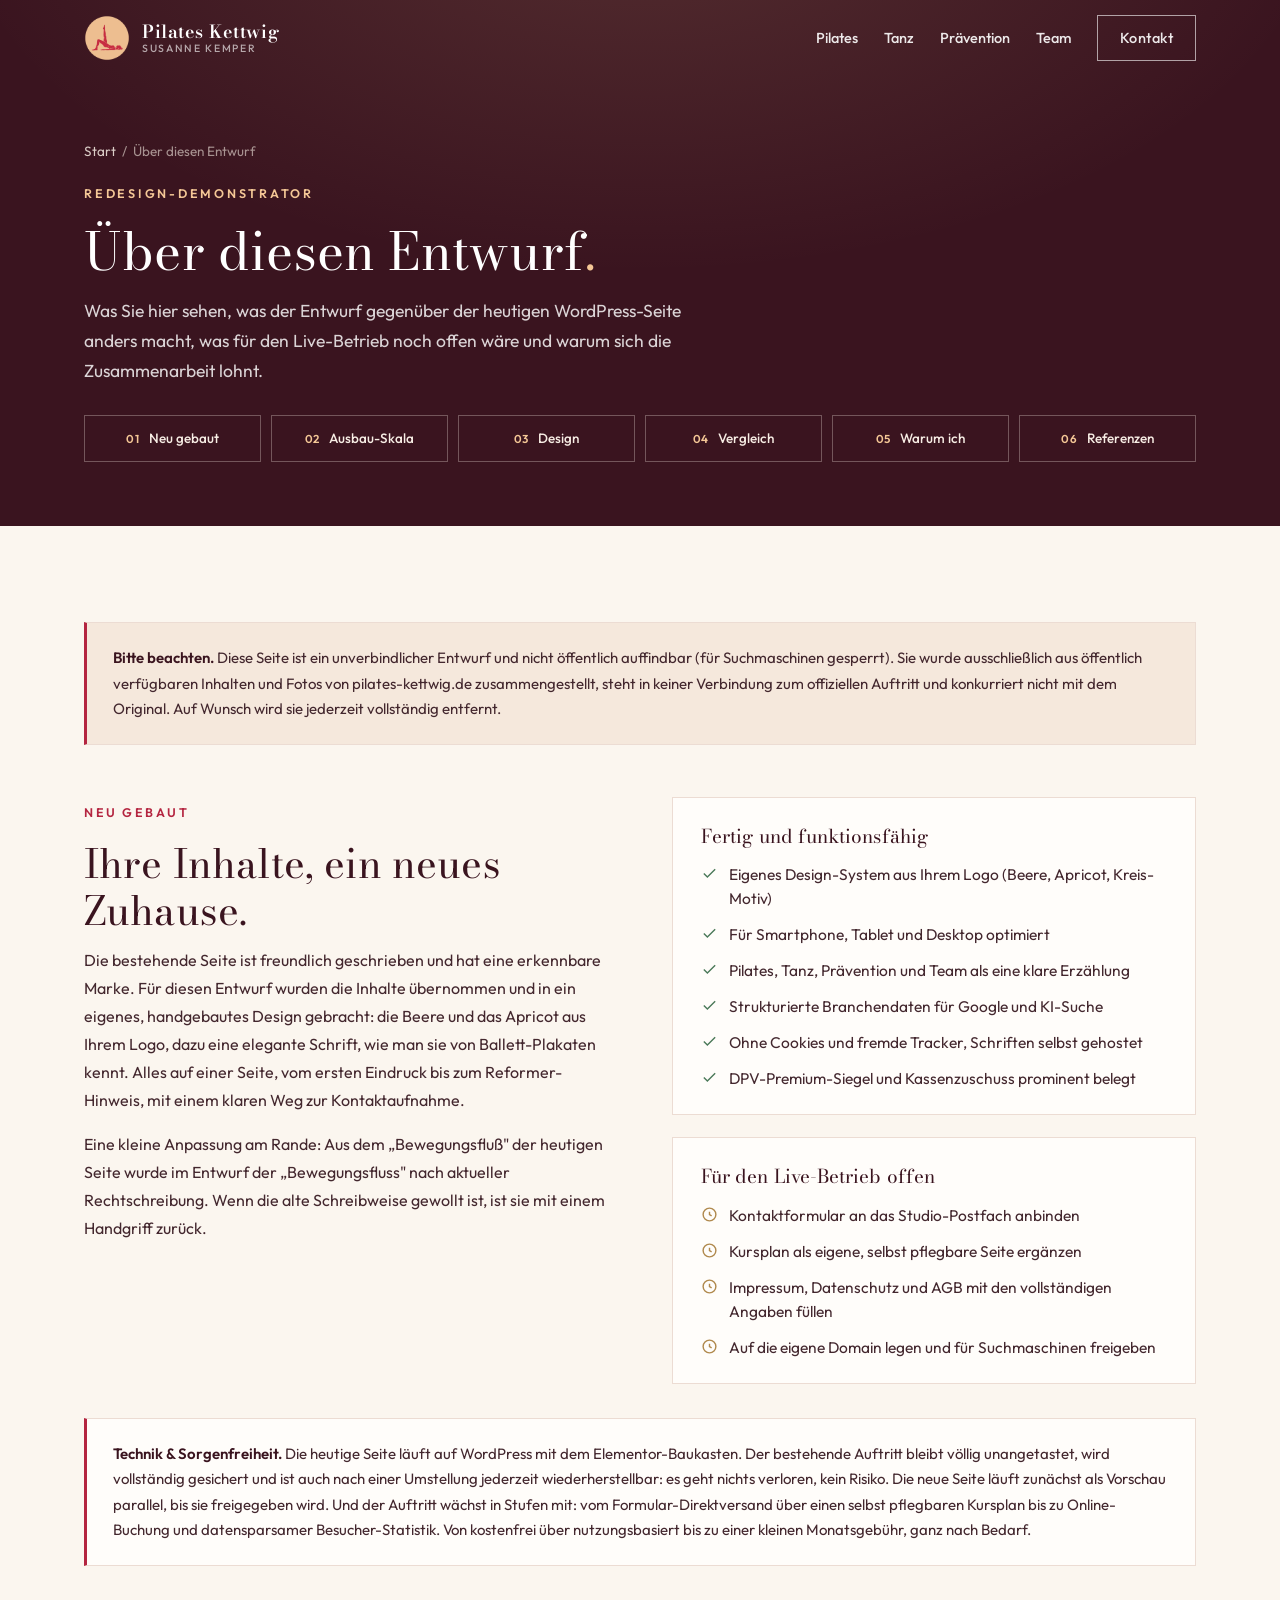
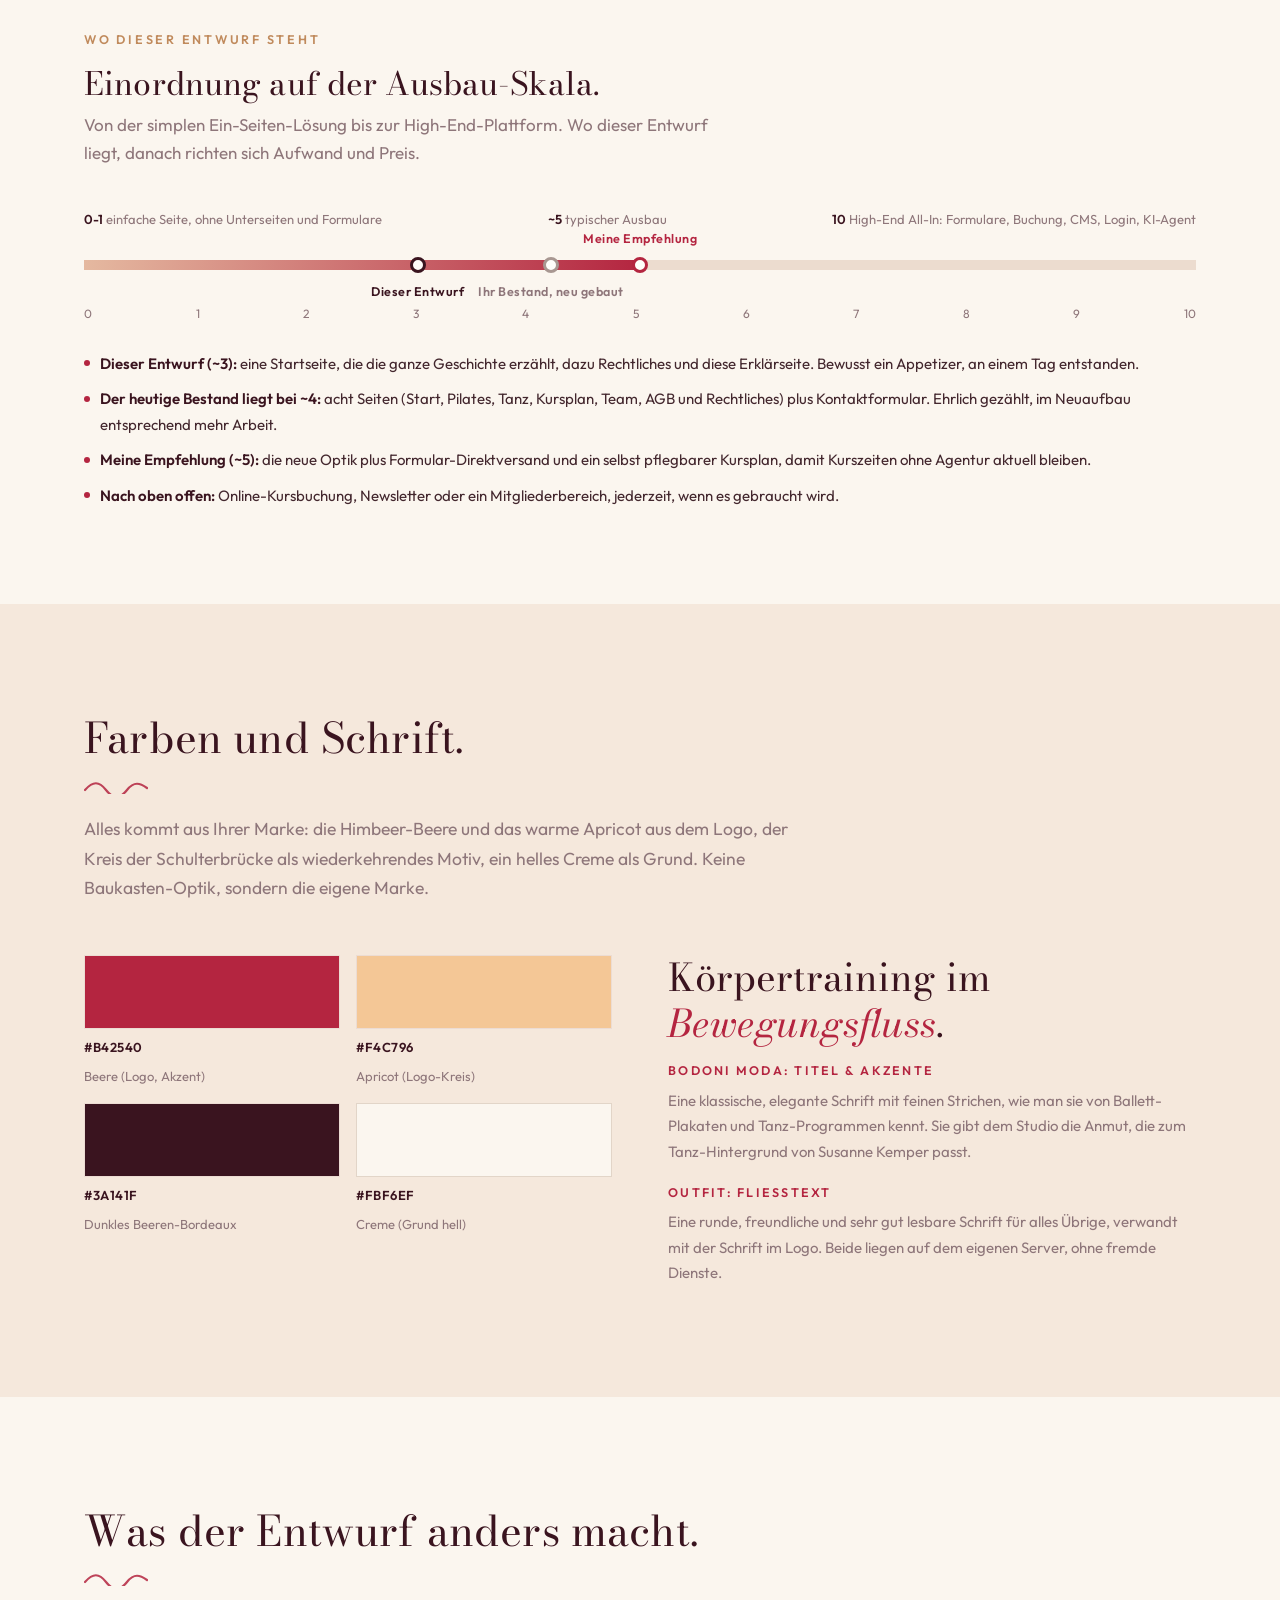
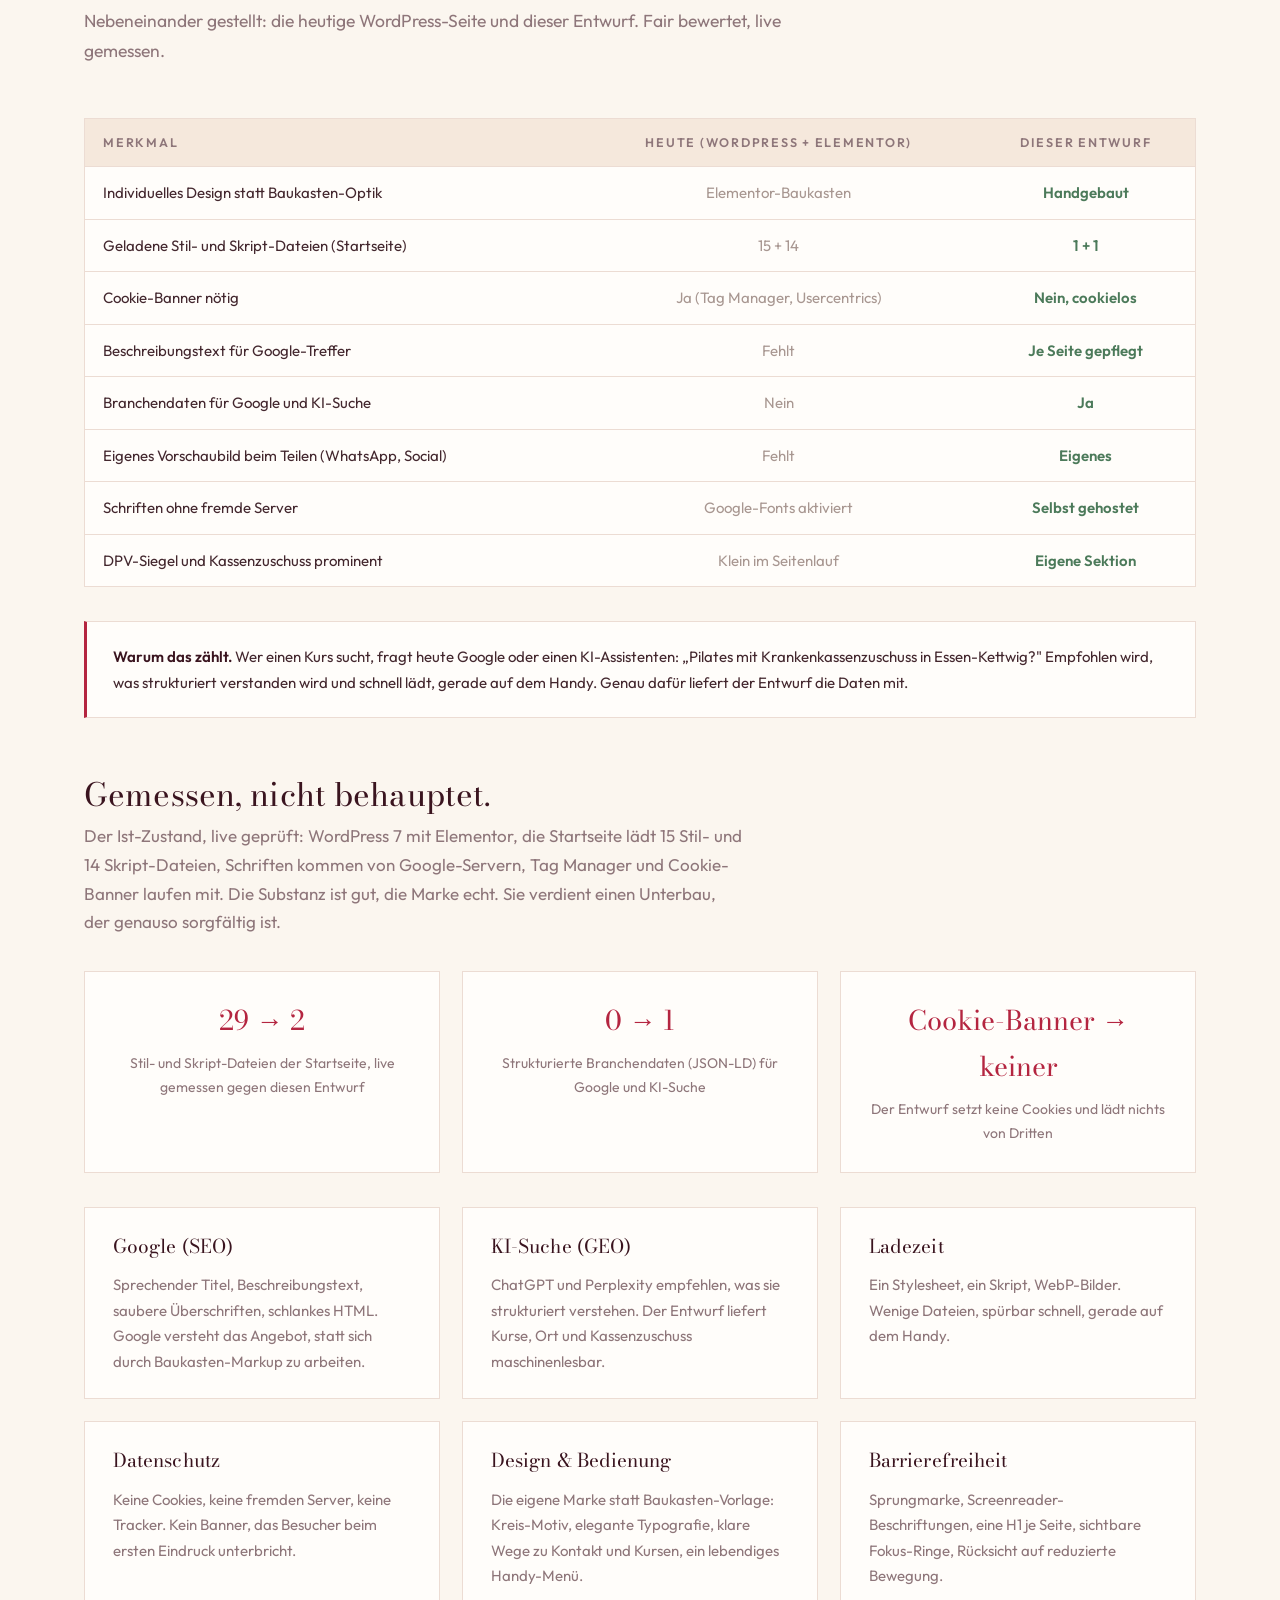
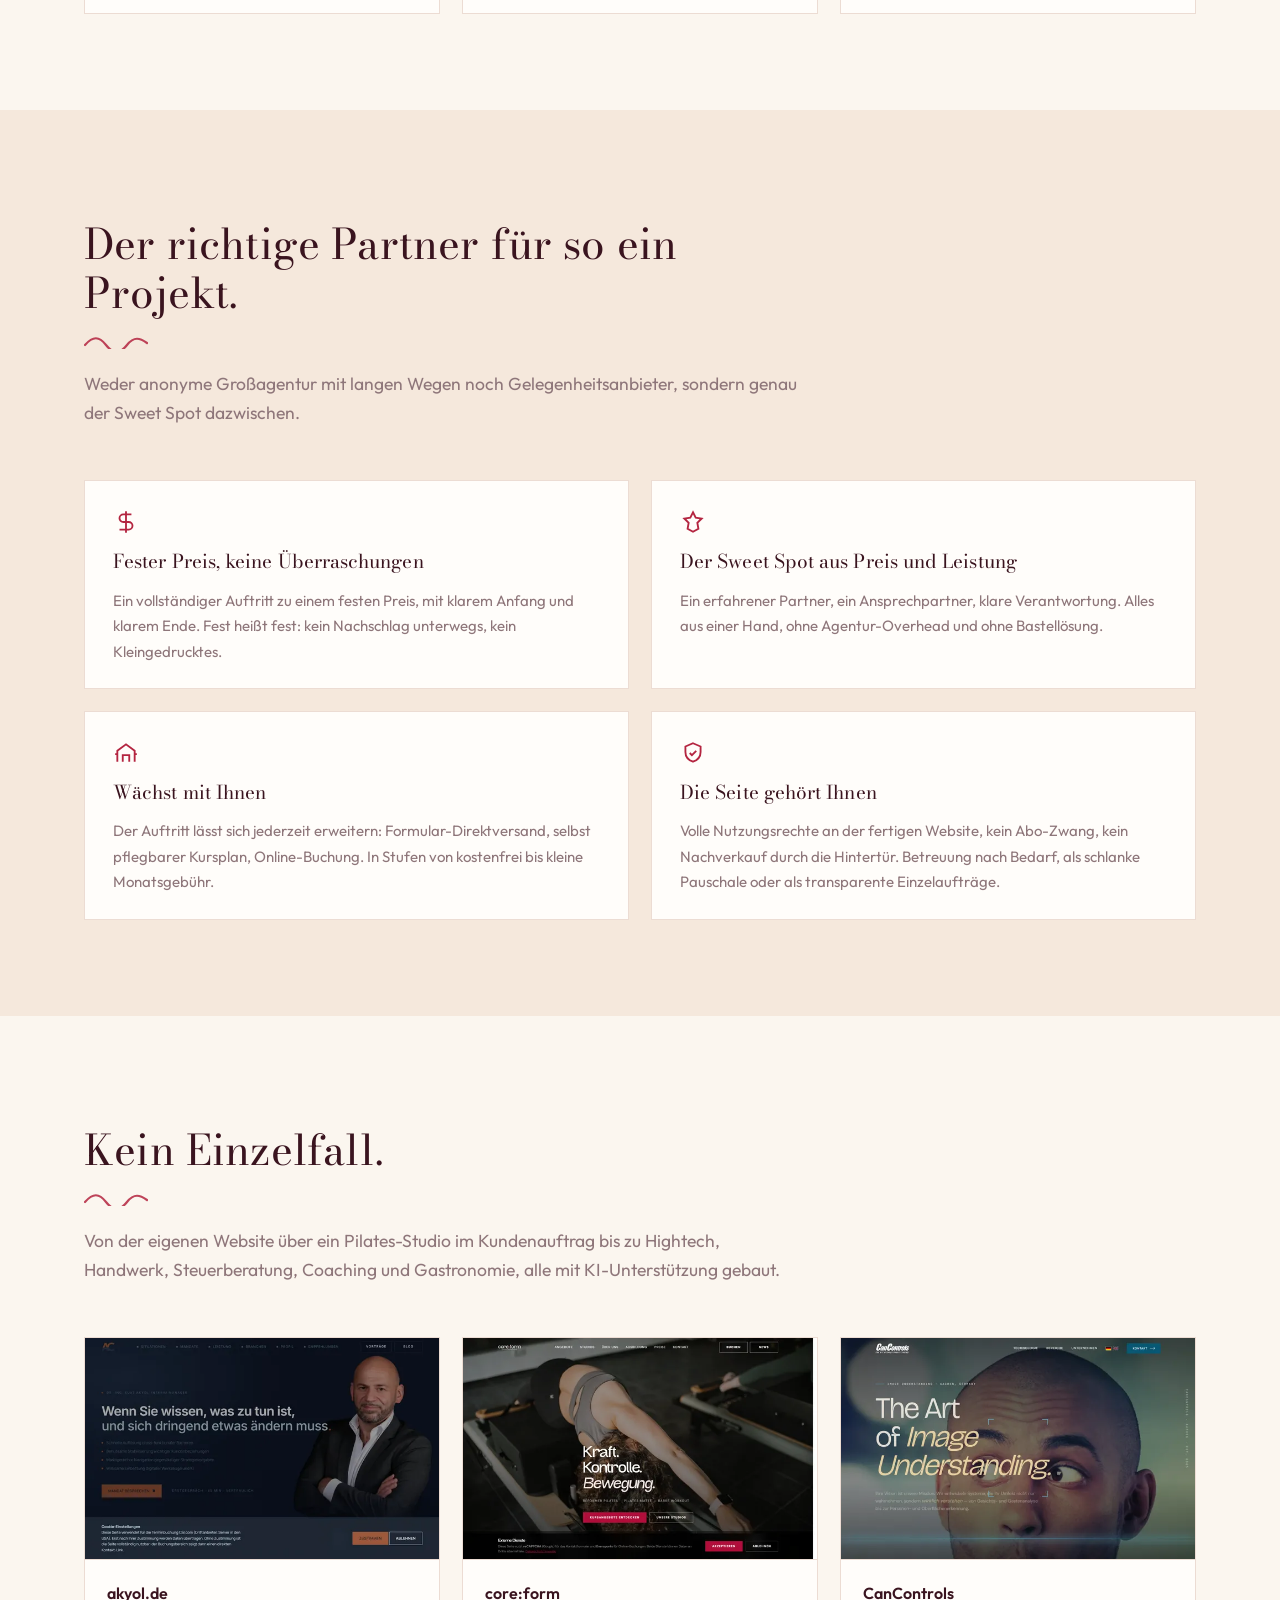
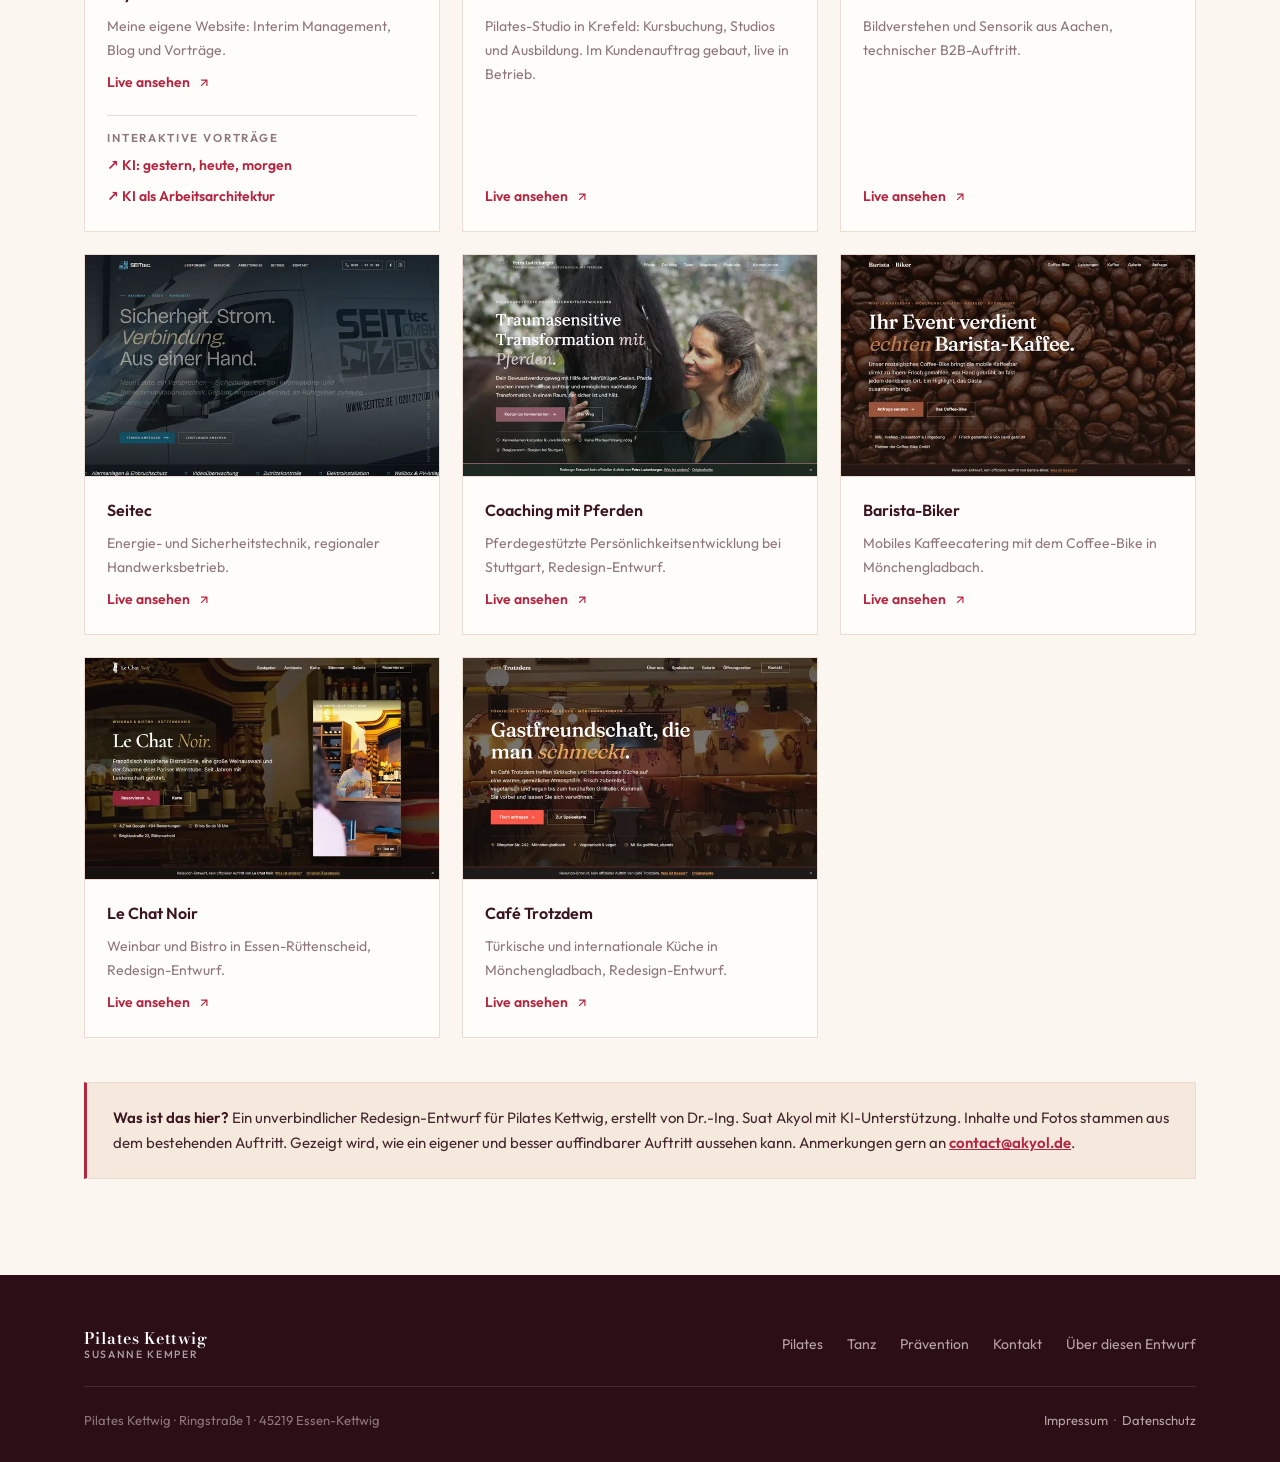
==== commit 1d509ccc: "Referenz-Riege: Muyres-Kachel entfernt/durch SEITec ersetzt (Repo privat gestellt) Co-Authored-By: C" ====
--- a/hinweise.html
+++ b/hinweise.html
@@ -284,14 +284,6 @@
         </div>
       </div>
       <div class="ref">
-        <img class="ref__shot" src="media/refs/muyres.webp" alt="Startseite des Muyres-Steuerberatungs-Entwurfs" width="640" height="400" loading="lazy" decoding="async">
-        <div class="ref__body">
-          <h4>Steuerberatung Muyres</h4>
-          <p>Kanzlei-Auftritt mit Fachgebieten, Team und Service, Redesign-Entwurf.</p>
-          <a href="https://suak0903.github.io/steuerberatung-muyres/" target="_blank" rel="noopener">Live ansehen <svg viewBox="0 0 24 24" fill="none" stroke="currentColor" stroke-width="2"><path d="M7 17L17 7M7 7h10v10"/></svg></a>
-        </div>
-      </div>
-      <div class="ref">
         <img class="ref__shot" src="media/refs/petra.webp" alt="Startseite des Petra-Ladenburger-Entwurfs" width="640" height="400" loading="lazy" decoding="async">
         <div class="ref__body">
           <h4>Coaching mit Pferden</h4>
